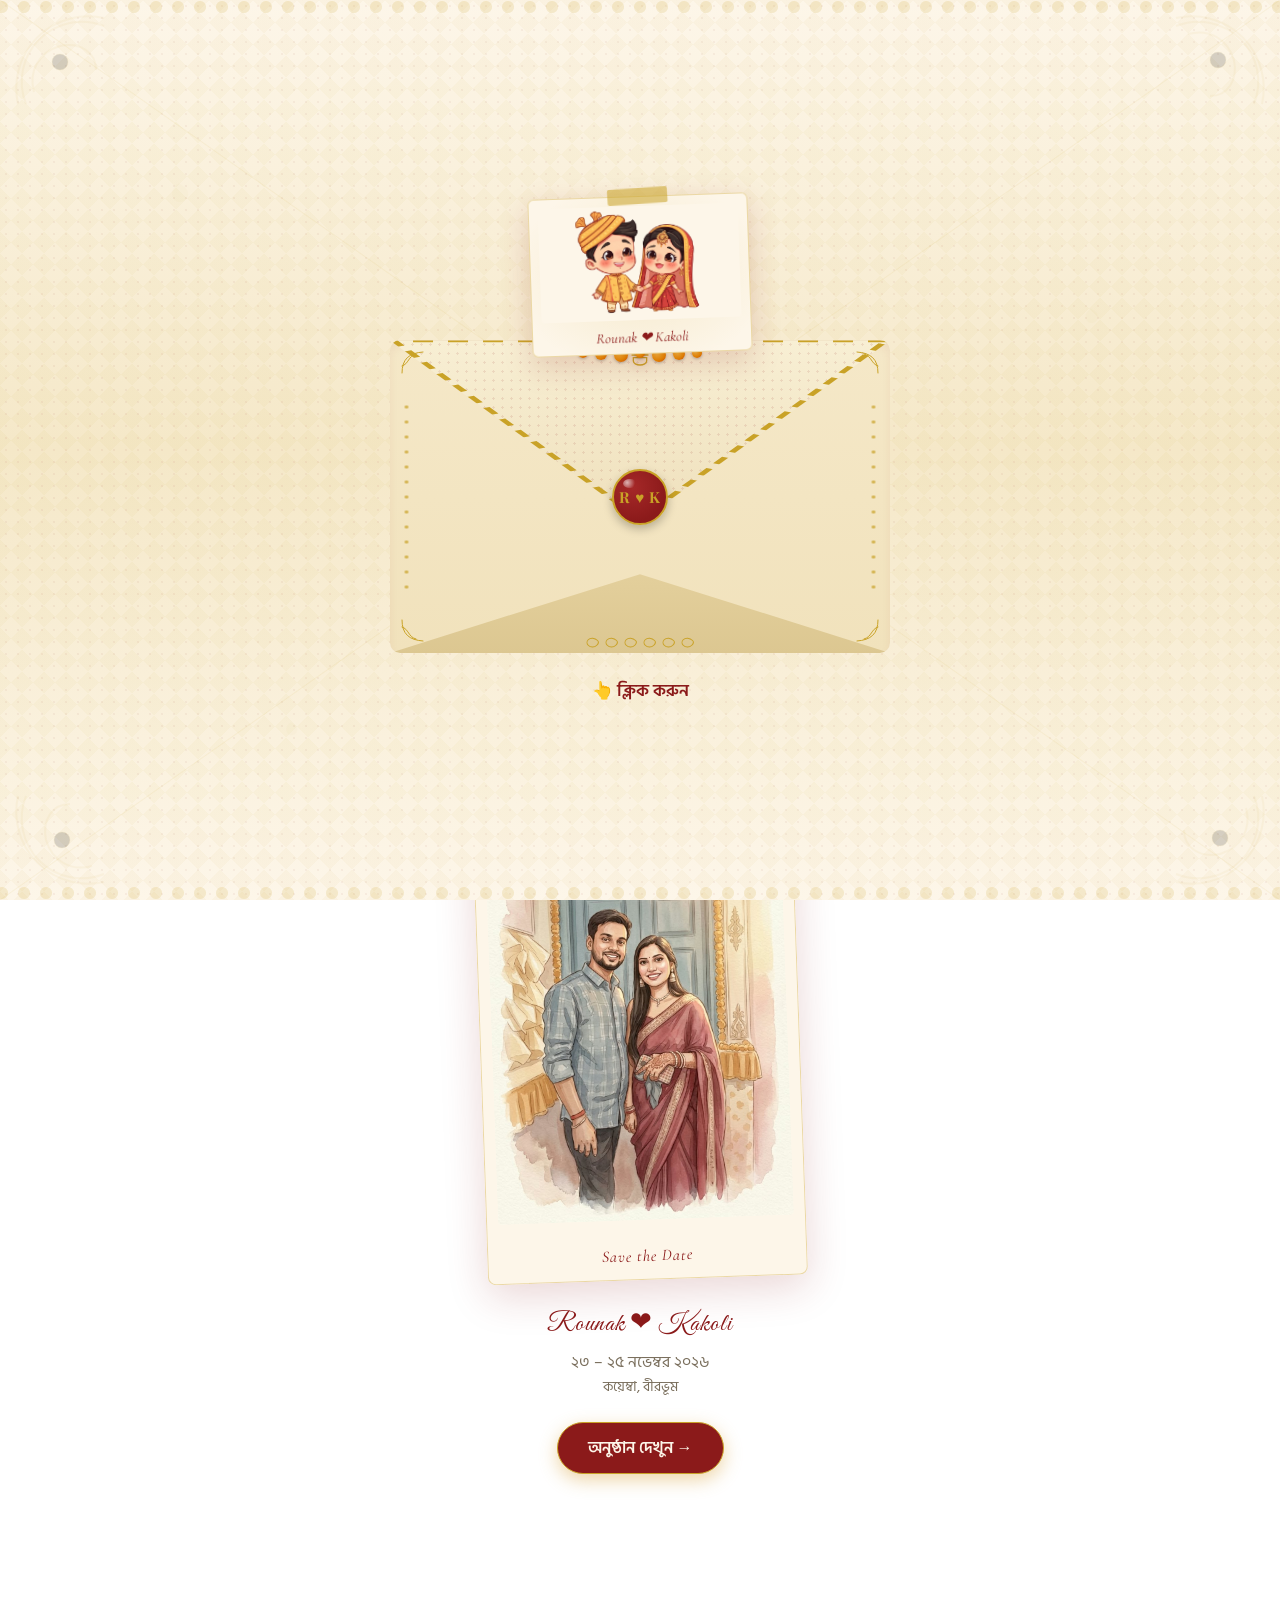
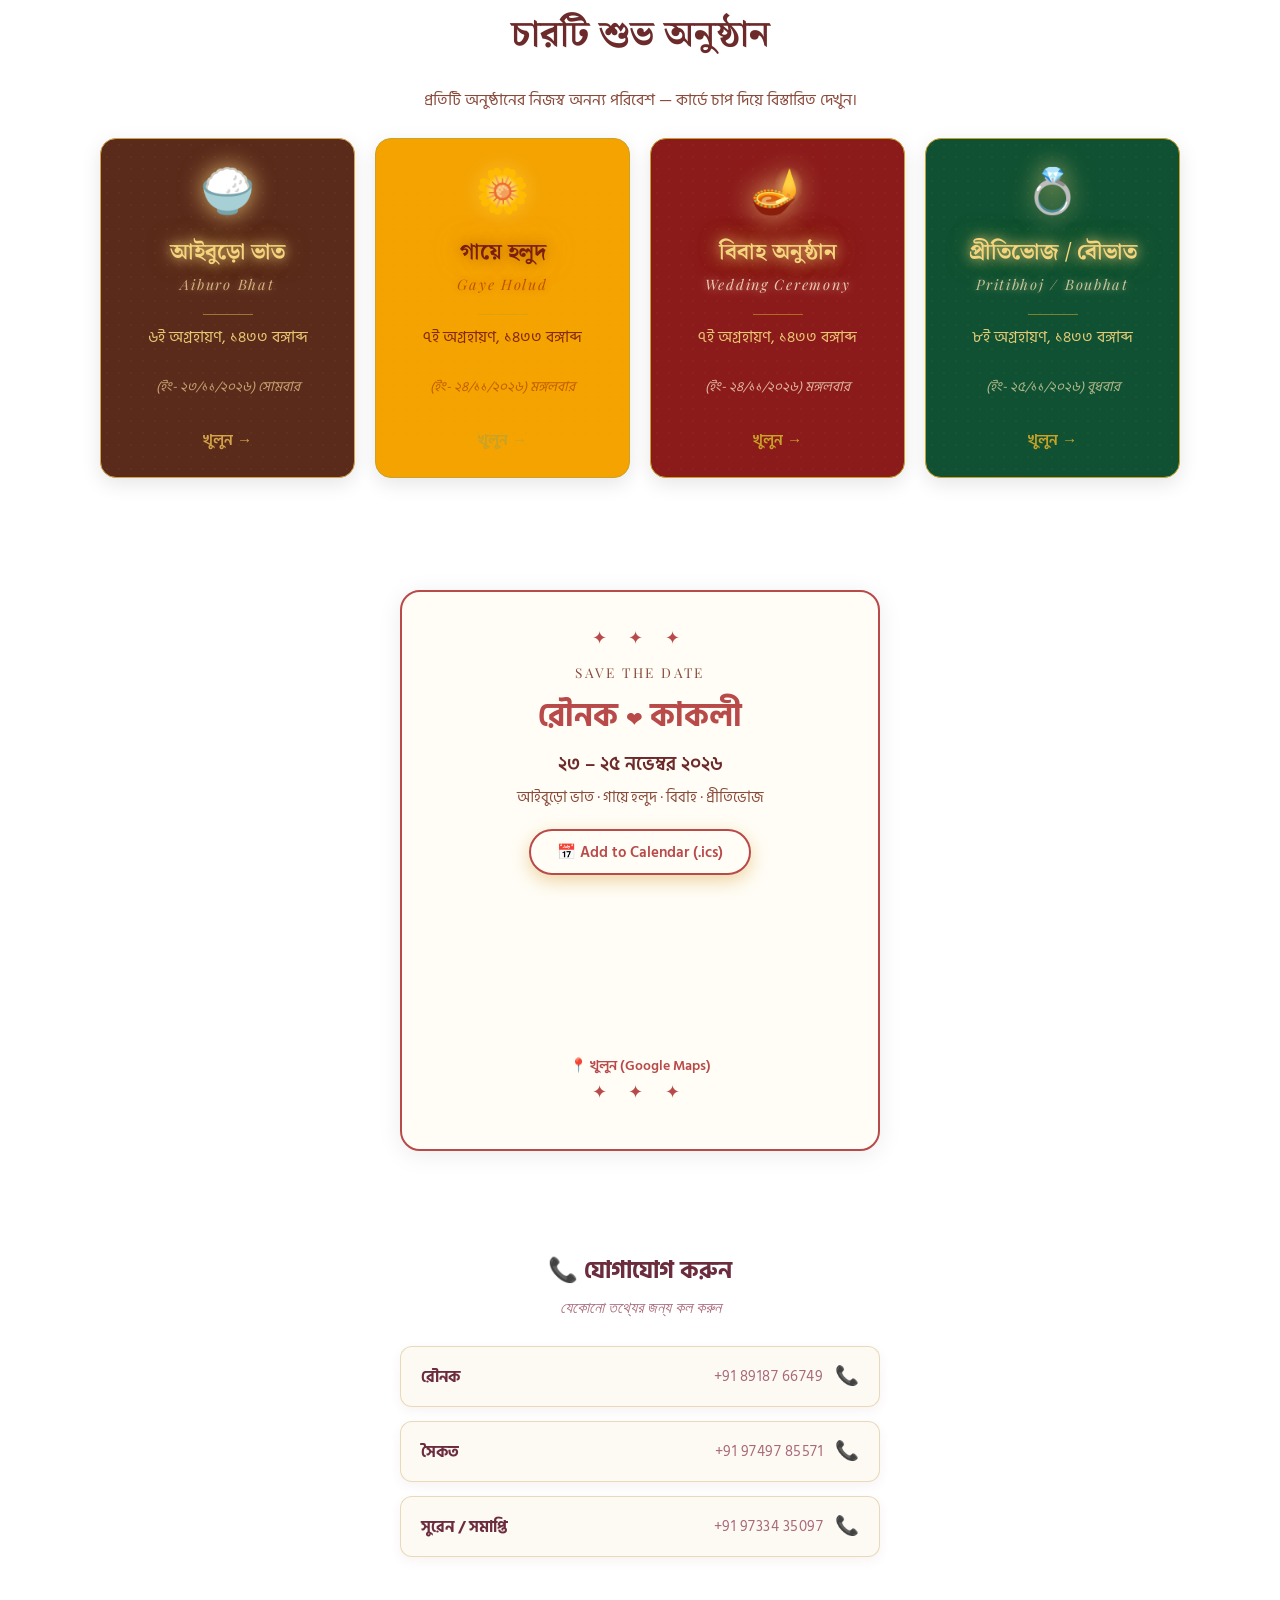
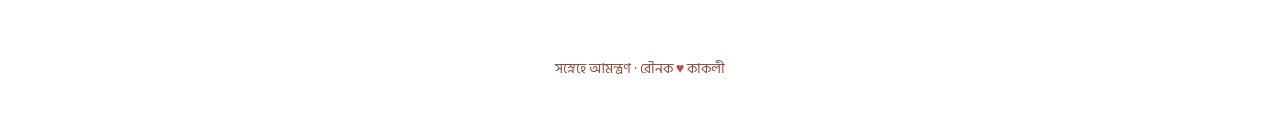
==== index.html @ 2f8ae174 "colmn" ====
<!DOCTYPE html>
<html lang="bn">
<head>
  <meta charset="UTF-8">
  <meta name="viewport" content="width=device-width, initial-scale=1">
  <title>বিয়েয়ের আমন্ত্রণ — Wedding Invitation</title>
  <link rel="preconnect" href="https://fonts.googleapis.com">
  <link rel="preconnect" href="https://fonts.gstatic.com" crossorigin>
  <link href="https://fonts.googleapis.com/css2?family=Cormorant+Garamond:ital,wght@0,400;0,500;0,600;1,400;1,500;1,600&family=Great+Vibes&family=Hind+Siliguri:wght@300;400;500;600;700&family=Noto+Serif+Bengali:wght@400;600;700;900&family=Noto+Serif+Devanagari:wght@400;600;700&family=Noto+Sans+Devanagari:wght@400;700&family=Playfair+Display:wght@500;700&display=swap" rel="stylesheet">
  <link rel="stylesheet" href="style.css">
  <link rel="stylesheet" href="themes.css">
  <link rel="preload" as="audio" type="audio/mpeg" href="images/shehnai.mp3">
  <link rel="preload" as="video" type="video/mp4" href="images/couple-animation.mp4">

  <!-- ═════════════ SPA MODEL ═════════════
       This is a SINGLE-PAGE app. All five "pages" live in this one
       file as <section class="view"> blocks, and only ONE is visible
       at a time — script.js switches them by URL hash
       (#aiburo-bhat, #gaye-holud, #biye, #bojhat, #home).

       Because nothing in the browser reloads when you switch, the one
       <audio> below keeps playing non-stop — mobile browsers never get
       a second chance to block autoplay after the first envelope click.
       ═════════════════════════════════════ -->
</head>
<body data-theme="home">

  <!-- ── the ONE audio element for the whole app ──
       loop + preload=auto + playsinline   → seamless, buffered, mobile-safe.
       It is never removed or recreated; we only mute/unmute it. -->
  <audio id="bgMusic"
         src="images/shehnai.mp3"
         loop
         preload="auto"
         muted
         playsinline
         webkit-playsinline></audio>

  <!-- ── music toggle (always visible, top-right) ── -->
  <button class="music-toggle js-music" aria-label="মিউজিক">🔊</button>

  <!-- ═══════════════════════ VIEW: LANDING ═══════════════════════ -->
  <section id="home" class="view active" data-theme="home">

    <!-- ═════════════ opening envelope (cute Bengali traditional) ═════════════
         The envelope is a real <button> (accessible). A button only allows
         phrasing content, so every visual layer is a <span> or inline <svg>.
         The envelope box is sized with aspect-ratio and every layer is
         absolutely positioned against it — so nothing can collapse or float
         loose. The cartoon couple peeks over the top; hint sits below.
         ══════════════════════════════════════════════════════════════════ -->
    <div class="envelope-overlay">

      <!-- couple video in a Polaroid-style frame — floats above the envelope.
           Bottom edge overlaps the flap (~-20px) so it looks tucked in.
           If the video can't load, the PNG cartoon shows instead. -->
      <div class="video-polaroid" aria-hidden="true">
        <video class="couple-video"
               src="images/couple-animation.mp4"
               autoplay
               loop
               muted
               playsinline
               webkit-playsinline
               preload="auto"
               disablepictureinpicture
               controlslist="nodownload"
               aria-label="Animated wedding couple"></video>
        <img class="couple-fallback" src="images/couple-cartoon.png" alt="" style="display:none">
        <div class="polaroid-label">Rounak ❤ Kakoli</div>
      </div>

      <!-- the envelope (main element) -->
      <button type="button" id="envelope" class="envelope" aria-label="Open invitation">

        <!-- paper body -->
        <span class="env-body"></span>
        <!-- bottom triangular flap -->
        <span class="env-bottom"></span>

        <!-- corner alpona flourishes (swap these SVG paths to change them) -->
        <svg class="env-corner corner-tl" viewBox="0 0 60 60" aria-hidden="true"><g fill="none" stroke="#c9a227" stroke-width="2" stroke-linecap="round"><path d="M8 50 C8 22 22 10 50 8 M8 36 C22 32 20 16 36 12"/></g></svg>
        <svg class="env-corner corner-tr" viewBox="0 0 60 60" aria-hidden="true"><g fill="none" stroke="#c9a227" stroke-width="2" stroke-linecap="round"><path d="M52 50 C52 22 38 10 10 8 M52 36 C38 32 40 16 24 12"/></g></svg>
        <svg class="env-corner corner-bl" viewBox="0 0 60 60" aria-hidden="true"><g fill="none" stroke="#c9a227" stroke-width="2" stroke-linecap="round"><path d="M8 10 C8 38 22 50 50 52 M8 24 C22 28 20 44 36 48"/></g></svg>
        <svg class="env-corner corner-br" viewBox="0 0 60 60" aria-hidden="true"><g fill="none" stroke="#c9a227" stroke-width="2" stroke-linecap="round"><path d="M52 10 C52 38 38 50 10 52 M52 24 C38 28 40 44 24 48"/></g></svg>

        <!-- top-center kalash / mangal-ghat emblem (swap this SVG for an <img>) -->
        <span class="env-kalash" aria-hidden="true">
          <svg viewBox="0 0 48 48" width="32" height="32" fill="none" stroke="#c9a227" stroke-width="2" stroke-linecap="round">
            <path d="M14 22 h20 v5 a10 6 0 0 1 -20 0 z"/><path d="M12 18 h24"/>
            <path d="M19 12 a5 5 0 0 1 10 0 z"/>
            <path d="M18 13 C11 8 7 8 3 9 M30 13 C37 8 41 8 45 9"/>
          </svg>
        </span>

        <!-- vertical rows of small dots along left & right edges -->
        <span class="env-side side-l" aria-hidden="true"></span>
        <span class="env-side side-r" aria-hidden="true"></span>

        <!-- center wax seal (shows while the envelope is closed) -->
        <span class="env-seal"><span class="seal-rk">R ♥ K</span></span>

        <!-- the paper card that slides OUT on open (hidden until then) -->
        <span class="env-letter">
          <span class="env-top-bn">শুভ বিবাহ</span>
          <span class="env-inv">আমন্ত্রণ</span>
          <span class="env-couple">Rounak ♥ Kakoli</span>
        </span>

        <!-- top triangular flap (opens upward) with alpona dashed edges -->
        <span class="env-top">
          <svg class="env-top-deco" viewBox="0 0 100 100" preserveAspectRatio="none" aria-hidden="true">
            <polygon points="0,0 50,100 100,0" fill="none" stroke="#c9a227" stroke-width="2.5" stroke-dasharray="4 3"/>
          </svg>
        </span>

        <!-- marigold ("genda phool") garland just above the top edge -->
        <span class="marigold-row" aria-hidden="true">
          <span class="mg"></span><span class="mg"></span><span class="mg"></span><span class="mg"></span><span class="mg"></span><span class="mg"></span><span class="mg"></span>
        </span>

        <!-- repeating paisley/alpona row along the bottom edge -->
        <span class="env-band" aria-hidden="true">
          <span class="bp"></span><span class="bp"></span><span class="bp"></span><span class="bp"></span><span class="bp"></span><span class="bp"></span>
        </span>
      </button>

      <!-- background: corner alpona motifs + slowly-drifting paisley (non-interactive) -->
      <svg class="bg-corner bc-tl" viewBox="0 0 120 120" aria-hidden="true"><g fill="none" stroke="#c9a227" stroke-width="2" stroke-opacity="0.35"><path d="M26 104 A60 60 0 0 1 104 26"/><path d="M18 104 A72 72 0 0 1 104 18"/><path d="M34 92 C28 70 40 52 60 46 C80 42 96 52 96 70"/></g><circle cx="60" cy="62" r="8" stroke="#c9a227" stroke-opacity="0.35"/></svg>
      <svg class="bg-corner bc-tr" viewBox="0 0 120 120" aria-hidden="true"><g fill="none" stroke="#c9a227" stroke-width="2" stroke-opacity="0.35"><path d="M26 104 A60 60 0 0 1 104 26"/><path d="M18 104 A72 72 0 0 1 104 18"/><path d="M34 92 C28 70 40 52 60 46 C80 42 96 52 96 70"/></g><circle cx="60" cy="62" r="8" stroke="#c9a227" stroke-opacity="0.35"/></svg>
      <svg class="bg-corner bc-bl" viewBox="0 0 120 120" aria-hidden="true"><g fill="none" stroke="#c9a227" stroke-width="2" stroke-opacity="0.35"><path d="M26 104 A60 60 0 0 1 104 26"/><path d="M18 104 A72 72 0 0 1 104 18"/><path d="M34 92 C28 70 40 52 60 46 C80 42 96 52 96 70"/></g><circle cx="60" cy="62" r="8" stroke="#c9a227" stroke-opacity="0.35"/></svg>
      <svg class="bg-corner bc-br" viewBox="0 0 120 120" aria-hidden="true"><g fill="none" stroke="#c9a227" stroke-width="2" stroke-opacity="0.35"><path d="M26 104 A60 60 0 0 1 104 26"/><path d="M18 104 A72 72 0 0 1 104 18"/><path d="M34 92 C28 70 40 52 60 46 C80 42 96 52 96 70"/></g><circle cx="60" cy="62" r="8" stroke="#c9a227" stroke-opacity="0.35"/></svg>

      <svg class="bg-paisley p1" viewBox="0 0 24 24" aria-hidden="true"><path d="M12 3 C6 7 4 12 7 17 C10 22 16 21 19 17 C22 13 20 8 15 5 Z" fill="#c9a227" fill-opacity="0.2"/></svg>
      <svg class="bg-paisley p2" viewBox="0 0 24 24" aria-hidden="true"><path d="M12 3 C6 7 4 12 7 17 C10 22 16 21 19 17 C22 13 20 8 15 5 Z" fill="#c9a227" fill-opacity="0.2"/></svg>
      <svg class="bg-paisley p3" viewBox="0 0 24 24" aria-hidden="true"><path d="M12 3 C6 7 4 12 7 17 C10 22 16 21 19 17 C22 13 20 8 15 5 Z" fill="#c9a227" fill-opacity="0.2"/></svg>

      <!-- tap hint below the envelope -->
      <span class="env-hint">👆 ক্লিক করুন</span>
    </div>

    <!-- hero -->
    <header class="hero home-hero">
      <div class="hero-deco">─── ❁ ───</div>
      <div class="hero-bless">॥ শ্রী শ্রী প্রজাপতয়ে নমঃ ॥</div>
      <h1 class="hero-names">
        <span class="js-groom-h">বর</span>
        <span class="heartbeat">❤</span>
        <span class="js-bride-h">কনে</span>
      </h1>
      <div class="hero-poem">দুইটা হৃদয়, একটাই পথ —<br>ভালোবাসার আলোয় শুরু হচ্ছে নতুন অধ্যায়।</div>
      <div class="hero-invite">পরম শ্রদ্ধা আর ভালোবাসায়,<br>আমরা আপনাকে আমন্ত্রণ জানাচ্ছি<br>আমাদের জীবনের সবচেয়ে সুন্দর দিনটির সাক্ষী হতে।</div>
      <div class="hero-deco">─── ❁ ───</div>
      <a class="btn hero-cta" href="#events">অনুষ্ঠানসমূহ দেখুন</a>
    </header>

    <div class="floating-deco" aria-hidden="true"></div>

    <!-- ═════════════ SAVE THE DATE — couple photo ═════════════
         Below the envelope, above the 4 event cards. The floating /
         entrance animations live on .photo-wrap so the frame's own
         rotate + hover-straighten stay conflict-free. -->
    <section class="save-the-date" aria-label="Save the Date">
      <h2>আমাদের শুভ দিন</h2>
      <div class="photo-wrap">
        <div class="photo-frame">
          <img src="images/couple-photo.jpg" alt="Rounak and Kakoli" width="896" height="1200">
          <div class="photo-caption">Save the Date</div>
        </div>
      </div>
      <div class="couple-names">Rounak ❤ Kakoli</div>
      <div class="wedding-date">
        <div>২৩ – ২৫ নভেম্বর ২০২৬</div>
        <div class="wd-place">কয়েম্বা, বীরভূম</div>
      </div>
      <a class="btn sd-cta" href="#events">অনুষ্ঠান দেখুন →</a>
    </section>

    <!-- the 4 event cards → switch views by hash -->
    <main>
      <section class="section" id="events">
        <h2>চারটি শুভ অনুষ্ঠান</h2>
        <p class="sub-note">প্রতিটি অনুষ্ঠানের নিজস্ব অনন্য পরিবেশ — কার্ডে চাপ দিয়ে বিস্তারিত দেখুন।</p>
        <div class="event-grid">

          <a data-card="aiburoBhat" href="#aiburo-bhat" class="event-card ec-aiburo">
            <span class="ec-icon">🍚</span>
            <span class="ec-bn">আইবুড়ো ভাত</span>
            <span class="ec-en">Aiburo Bhat</span>
            <span class="ec-divider"></span>
            <span class="ec-date">—</span>
            <span class="ec-date-en">—</span>
            <span class="ec-go">খুলুন →</span>
          </a>

          <a data-card="gayeHolud" href="#gaye-holud" class="event-card ec-holud">
            <span class="ec-icon">🌼</span>
            <span class="ec-bn">গায়ে হলুদ</span>
            <span class="ec-en">Gaye Holud</span>
            <span class="ec-divider"></span>
            <span class="ec-date">—</span>
            <span class="ec-date-en">—</span>
            <span class="ec-go">খুলুন →</span>
          </a>

          <a data-card="biye" href="#biye" class="event-card ec-biye">
            <span class="ec-icon">🪔</span>
            <span class="ec-bn">বিবাহ অনুষ্ঠান</span>
            <span class="ec-en">Wedding Ceremony</span>
            <span class="ec-divider"></span>
            <span class="ec-date">—</span>
            <span class="ec-date-en">—</span>
            <span class="ec-go">খুলুন →</span>
          </a>

          <a data-card="bojhat" href="#bojhat" class="event-card ec-bojhat">
            <span class="ec-icon">💍</span>
            <span class="ec-bn">প্রীতিভোজ / বৌভাত</span>
            <span class="ec-en">Pritibhoj / Boubhat</span>
            <span class="ec-divider"></span>
            <span class="ec-date">—</span>
            <span class="ec-date-en">—</span>
            <span class="ec-go">খুলুন →</span>
          </a>

        </div>
      </section>
    </main>

    <!-- ═════════════ SAVE THE DATE ═════════════ -->
    <section class="section save-date-section reveal">
      <div class="save-date-card">
        <div class="sd-orn">✦ ✦ ✦</div>
        <div class="sd-kicker">Save the Date</div>
        <div class="sd-names"><span class="js-sd-groom">—</span> <span class="heart">❤</span> <span class="js-sd-bride">—</span></div>
        <div class="sd-dates">২৩ – ২৫ নভেম্বর ২০২৬</div>
        <div class="sd-events">আইবুড়ো ভাত · গায়ে হলুদ · বিবাহ · প্রীতিভোজ</div>
        <button class="btn btn-cal js-add-calendar">📅 Add to Calendar (.ics)</button>
        <a class="sd-map" href="https://maps.app.goo.gl/9DEkysSqcpTWJm2Q6" target="_blank" rel="noopener">
          <iframe
            src="https://www.google.com/maps?q=24.173839,87.906956&z=14&output=embed"
            width="100%" height="140"
            style="border:0;border-radius:10px;pointer-events:none"
            loading="lazy"
            title="Venue map preview"></iframe>
          <span class="sd-map-hint">📍 খুলুন (Google Maps)</span>
        </a>
        <div class="sd-orn">✦ ✦ ✦</div>
      </div>
    </section>

    <section class="contact-section">
      <h2 class="contact-title">📞 যোগাযোগ করুন</h2>
      <p class="contact-subtitle">যেকোনো তথ্যের জন্য কল করুন</p>
      <div class="contact-list">
        <a href="tel:+918918766749" class="contact-item">
          <span class="contact-name">রৌনক</span>
          <span class="contact-number">+91 89187 66749</span>
          <span class="contact-icon">📞</span>
        </a>
        <a href="tel:+919749785571" class="contact-item">
          <span class="contact-name">সৈকত</span>
          <span class="contact-number">+91 97497 85571</span>
          <span class="contact-icon">📞</span>
        </a>
        <a href="tel:+919733435097" class="contact-item">
          <span class="contact-name">সুরেন / সমাপ্তি</span>
          <span class="contact-number">+91 97334 35097</span>
          <span class="contact-icon">📞</span>
        </a>
      </div>
    </section>

    <footer class="footer">সস্নেহে আমন্ত্রণ · <span class="js-f-groom">বর</span> <span class="heart">♥</span> <span class="js-f-bride">কনে</span></footer>
  </section>

  <!-- ═══════════════════ VIEW: আইবুড়ো ভাত ═══════════════════ -->
  <section id="aiburo-bhat" class="view" data-event="aiburoBhat" data-theme="warm-yellow">

    <a class="btn-back" href="#home">← মূল পাতা</a>
    <div class="floating-deco" aria-hidden="true"></div>

    <header class="hero">
      <div class="theme-icon"><img class="js-icon" src="images/aiburo-icon.png" alt=""></div>
      <div class="hero-kicker">শুভ অনুষ্ঠান</div>
      <h1 class="ev-title js-title-bn">আইবুড়ো ভাত</h1>
      <div class="en js-title-en">AIBURO BHAT</div>
      <div class="hero-line js-line">মিষ্টি মুখের শুভ উদযাপন</div>
      <div class="hero-names">
        <span class="js-groom">বর</span>
        <span class="heartbeat">❤</span>
        <span class="js-bride">কনে</span>
      </div>
      <a class="btn btn-soft hero-cta" href="#details-aiburo-bhat">বিস্তারিত দেখুন</a>
    </header>

    <main>
      <section id="details-aiburo-bhat" class="section">
        <div class="card details-card reveal">
          <div class="detail">
            <span class="label">DATE</span>
            <span class="value js-date">—</span>
            <span class="value sub js-date-en">—</span>
          </div>
          <div class="detail">
            <span class="label">TIME</span>
            <span class="value js-time">—</span>
          </div>
          <div class="detail">
            <span class="label">VENUE</span>
            <span class="value js-venue">—</span>
            <span class="value sub js-venue2">—</span>
          </div>
          <a class="btn js-map" href="#" target="_blank" rel="noopener">📍 Google Maps</a>
        </div>
      </section>

      <section class="section reveal">
        <div class="map-card">
          <iframe
            src="https://www.google.com/maps?q=24.173839,87.906956&z=15&output=embed"
            width="100%" height="300"
            style="border:0;border-radius:12px"
            allowfullscreen
            loading="lazy"
            title="Location map"></iframe>
          <a class="btn btn-map-open js-map-open" href="#" target="_blank" rel="noopener">📍 View on Google Maps</a>
        </div>
      </section>

      <section class="section">
        <h2>শুভ মুহূর্তের গণনা</h2>
        <p class="sub-note js-count-label">অনুষ্ঠান শুরুর বাকি আছে</p>
        <div class="countdown">
          <div class="cd-box"><div class="cd-num js-d">০০</div><div class="cd-lbl">দিন</div></div>
          <div class="cd-box"><div class="cd-num js-h">০০</div><div class="cd-lbl">ঘণ্টা</div></div>
          <div class="cd-box"><div class="cd-num js-m">০০</div><div class="cd-lbl">মিনিট</div></div>
          <div class="cd-box"><div class="cd-num js-s">০০</div><div class="cd-lbl">সেকেন্ড</div></div>
        </div>
      </section>

      <section class="section reveal">
        <h2>আমন্ত্রণ কার্ড</h2>
        <div class="invite-card">
          <div class="ic-orn">✦ ✦ ✦</div>
          <div class="ic-kicker">Wedding Invitation</div>
          <div class="ic-names js-ic-names">বর & কনে</div>
          <div class="ic-event js-ic-event">অনুষ্ঠান</div>
          <div class="ic-line js-ic-line">—</div>
          <div class="ic-block ic-info">
            <div>
              <div class="ic-label">DATE</div>
              <div class="ic-value js-ic-date">—</div>
            </div>
            <div style="margin-top:.5rem">
              <div class="ic-label">TIME</div>
              <div class="ic-value js-ic-time">—</div>
            </div>
            <div style="margin-top:.5rem">
              <div class="ic-label">VENUE</div>
              <div class="ic-value js-ic-venue">—</div>
            </div>
          </div>
          <div class="ic-orn">✦ ✦ ✦</div>
        </div>
        <div style="text-align:center">
          <button class="btn js-download">🖼️ কার্ড ছবি ডাউনলোড</button>
        </div>
        <div class="qr-wrap">
          <a class="js-qr-link"><img class="qr js-qr" alt="QR"></a>
          <div class="qr-note">📍 স্ক্যান করে লোকেশনদেখুন</div>
        </div>
      </section>
    </main>

    <section class="contact-section">
      <h2 class="contact-title">📞 যোগাযোগ করুন</h2>
      <p class="contact-subtitle">যেকোনো তথ্যের জন্য কল করুন</p>
      <div class="contact-list">
        <a href="tel:+918918766749" class="contact-item">
          <span class="contact-name">রৌনক</span>
          <span class="contact-number">+91 89187 66749</span>
          <span class="contact-icon">📞</span>
        </a>
        <a href="tel:+919749785571" class="contact-item">
          <span class="contact-name">সৈকত</span>
          <span class="contact-number">+91 97497 85571</span>
          <span class="contact-icon">📞</span>
        </a>
        <a href="tel:+919733435097" class="contact-item">
          <span class="contact-name">সুরেন / সমাপ্তি</span>
          <span class="contact-number">+91 97334 35097</span>
          <span class="contact-icon">📞</span>
        </a>
      </div>
    </section>

    <footer class="footer">সস্নেহে আমন্ত্রণ · <span class="js-f-groom">বর</span> <span class="heart">♥</span> <span class="js-f-bride">কনে</span></footer>
  </section>

  <!-- ═══════════════════ VIEW: গায়ে হলুদ ═══════════════════ -->
  <section id="gaye-holud" class="view" data-event="gayeHolud" data-theme="marigold">

    <a class="btn-back" href="#home">← মূল পাতা</a>
    <div class="floating-deco" aria-hidden="true"></div>

    <header class="hero">
      <div class="theme-icon"><img class="js-icon" src="images/marigold-icon.png" alt=""></div>
      <div class="hero-kicker">শুভ অনুষ্ঠান</div>
      <h1 class="ev-title js-title-bn">গায়ে হলুদ</h1>
      <div class="en js-title-en">GAYE HOLUD</div>
      <div class="hero-line js-line">হলুদের আভায় সেজেছে ঘর</div>
      <div class="hero-names">
        <span class="js-groom">বর</span>
        <span class="heartbeat">❤</span>
        <span class="js-bride">কনে</span>
      </div>
      <a class="btn btn-soft hero-cta" href="#details-gaye-holud">বিস্তারিত দেখুন</a>
    </header>

    <main>
      <section id="details-gaye-holud" class="section">
        <div class="card details-card reveal">
          <div class="detail">
            <span class="label">DATE</span>
            <span class="value js-date">—</span>
            <span class="value sub js-date-en">—</span>
          </div>
          <div class="detail">
            <span class="label">TIME</span>
            <span class="value js-time">—</span>
          </div>
          <div class="detail">
            <span class="label">VENUE</span>
            <span class="value js-venue">—</span>
            <span class="value sub js-venue2">—</span>
          </div>
          <a class="btn js-map" href="#" target="_blank" rel="noopener">📍 Google Maps</a>
        </div>
      </section>

      <section class="section reveal">
        <div class="map-card">
          <iframe
            src="https://www.google.com/maps?q=24.173839,87.906956&z=15&output=embed"
            width="100%" height="300"
            style="border:0;border-radius:12px"
            allowfullscreen
            loading="lazy"
            title="Location map"></iframe>
          <a class="btn btn-map-open js-map-open" href="#" target="_blank" rel="noopener">📍 View on Google Maps</a>
        </div>
      </section>

      <section class="section">
        <h2>শুভ মুহূর্তের গণনা</h2>
        <p class="sub-note js-count-label">অনুষ্ঠান শুরুর বাকি আছে</p>
        <div class="countdown">
          <div class="cd-box"><div class="cd-num js-d">০০</div><div class="cd-lbl">দিন</div></div>
          <div class="cd-box"><div class="cd-num js-h">০০</div><div class="cd-lbl">ঘণ্টা</div></div>
          <div class="cd-box"><div class="cd-num js-m">০০</div><div class="cd-lbl">মিনিট</div></div>
          <div class="cd-box"><div class="cd-num js-s">০০</div><div class="cd-lbl">সেকেন্ড</div></div>
        </div>
      </section>

      <section class="section reveal">
        <h2>আমন্ত্রণ কার্ড</h2>
        <div class="invite-card">
          <div class="ic-orn">✦ ✦ ✦</div>
          <div class="ic-kicker">Wedding Invitation</div>
          <div class="ic-names js-ic-names">বর & কনে</div>
          <div class="ic-event js-ic-event">অনুষ্ঠান</div>
          <div class="ic-line js-ic-line">—</div>
          <div class="ic-block ic-info">
            <div>
              <div class="ic-label">DATE</div>
              <div class="ic-value js-ic-date">—</div>
            </div>
            <div style="margin-top:.5rem">
              <div class="ic-label">TIME</div>
              <div class="ic-value js-ic-time">—</div>
            </div>
            <div style="margin-top:.5rem">
              <div class="ic-label">VENUE</div>
              <div class="ic-value js-ic-venue">—</div>
            </div>
          </div>
          <div class="ic-orn">✦ ✦ ✦</div>
        </div>
        <div style="text-align:center">
          <button class="btn js-download">🖼️ কার্ড ছবি ডাউনলোড</button>
        </div>
        <div class="qr-wrap">
          <a class="js-qr-link"><img class="qr js-qr" alt="QR"></a>
          <div class="qr-note">📍 স্ক্যান করে লোকেশনদেখুন</div>
        </div>
      </section>
    </main>

    <section class="contact-section">
      <h2 class="contact-title">📞 যোগাযোগ করুন</h2>
      <p class="contact-subtitle">যেকোনো তথ্যের জন্য কল করুন</p>
      <div class="contact-list">
        <a href="tel:+918918766749" class="contact-item">
          <span class="contact-name">রৌনক</span>
          <span class="contact-number">+91 89187 66749</span>
          <span class="contact-icon">📞</span>
        </a>
        <a href="tel:+919749785571" class="contact-item">
          <span class="contact-name">সৈকত</span>
          <span class="contact-number">+91 97497 85571</span>
          <span class="contact-icon">📞</span>
        </a>
        <a href="tel:+919733435097" class="contact-item">
          <span class="contact-name">সুরেন / সমাপ্তি</span>
          <span class="contact-number">+91 97334 35097</span>
          <span class="contact-icon">📞</span>
        </a>
      </div>
    </section>

    <footer class="footer">সস্নেহে আমন্ত্রণ · <span class="js-f-groom">বর</span> <span class="heart">♥</span> <span class="js-f-bride">কনে</span></footer>
  </section>

  <!-- ═══════════════════ VIEW: বিবাহ ═══════════════════ -->
  <section id="biye" class="view" data-event="biye" data-theme="royal-red">

    <a class="btn-back" href="#home">← মূল পাতা</a>
    <div class="floating-deco" aria-hidden="true"></div>

    <header class="hero">
      <div class="theme-icon"><img class="js-icon" src="images/kalash-icon.png" alt=""></div>
      <div class="hero-kicker">শুভ মাঙ্গলিক অনুষ্ঠান</div>
      <h1 class="ev-title js-title-bn">বিবাহ অনুষ্ঠান</h1>
      <div class="en js-title-en">WEDDING CEREMONY</div>
      <div class="hero-line js-line">মাঙ্গলিক শুভ বিবাহ</div>
      <div class="hero-names">
        <span class="js-groom">বর</span>
        <span class="heartbeat">❤</span>
        <span class="js-bride">কনে</span>
      </div>
      <a class="btn btn-soft hero-cta" href="#details-biye">বিস্তারিত দেখুন</a>
    </header>

    <main>
      <section id="details-biye" class="section">
        <div class="card details-card reveal">
          <div class="detail">
            <span class="label">DATE</span>
            <span class="value js-date">—</span>
            <span class="value sub js-date-en">—</span>
          </div>
          <div class="detail">
            <span class="label">TIME</span>
            <span class="value js-time">—</span>
          </div>
          <div class="detail">
            <span class="label">VENUE</span>
            <span class="value js-venue">—</span>
            <span class="value sub js-venue2">—</span>
          </div>
          <a class="btn js-map" href="#" target="_blank" rel="noopener">📍 Google Maps</a>
        </div>
      </section>

      <section class="section reveal">
        <div class="map-card">
          <iframe
            src="https://www.google.com/maps?q=24.173839,87.906956&z=15&output=embed"
            width="100%" height="300"
            style="border:0;border-radius:12px"
            allowfullscreen
            loading="lazy"
            title="Location map"></iframe>
          <a class="btn btn-map-open js-map-open" href="#" target="_blank" rel="noopener">📍 View on Google Maps</a>
        </div>
      </section>

      <section class="section">
        <h2>শুভ মুহূর্তের গণনা</h2>
        <p class="sub-note js-count-label">অনুষ্ঠান শুরুর বাকি আছে</p>
        <div class="countdown">
          <div class="cd-box"><div class="cd-num js-d">০০</div><div class="cd-lbl">দিন</div></div>
          <div class="cd-box"><div class="cd-num js-h">০০</div><div class="cd-lbl">ঘণ্টা</div></div>
          <div class="cd-box"><div class="cd-num js-m">০০</div><div class="cd-lbl">মিনিট</div></div>
          <div class="cd-box"><div class="cd-num js-s">০০</div><div class="cd-lbl">সেকেন্ড</div></div>
        </div>
      </section>

      <section class="section reveal">
        <h2>আমন্ত্রণ কার্ড</h2>
        <div class="invite-card">
          <div class="ic-orn">✦ ✦ ✦</div>
          <div class="ic-kicker">Wedding Invitation</div>
          <div class="ic-names js-ic-names">বর & কনে</div>
          <div class="ic-event js-ic-event">অনুষ্ঠান</div>
          <div class="ic-line js-ic-line">—</div>
          <div class="ic-block ic-info">
            <div>
              <div class="ic-label">DATE</div>
              <div class="ic-value js-ic-date">—</div>
            </div>
            <div style="margin-top:.5rem">
              <div class="ic-label">TIME</div>
              <div class="ic-value js-ic-time">—</div>
            </div>
            <div style="margin-top:.5rem">
              <div class="ic-label">VENUE</div>
              <div class="ic-value js-ic-venue">—</div>
            </div>
          </div>
          <div class="ic-orn">✦ ✦ ✦</div>
        </div>
        <div style="text-align:center">
          <button class="btn js-download">🖼️ কার্ড ছবি ডাউনলোড</button>
        </div>
        <div class="qr-wrap">
          <a class="js-qr-link"><img class="qr js-qr" alt="QR"></a>
          <div class="qr-note">📍 স্ক্যান করে লোকেশনদেখুন</div>
        </div>
      </section>
    </main>

    <section class="contact-section">
      <h2 class="contact-title">📞 যোগাযোগ করুন</h2>
      <p class="contact-subtitle">যেকোনো তথ্যের জন্য কল করুন</p>
      <div class="contact-list">
        <a href="tel:+918918766749" class="contact-item">
          <span class="contact-name">রৌনক</span>
          <span class="contact-number">+91 89187 66749</span>
          <span class="contact-icon">📞</span>
        </a>
        <a href="tel:+919749785571" class="contact-item">
          <span class="contact-name">সৈকত</span>
          <span class="contact-number">+91 97497 85571</span>
          <span class="contact-icon">📞</span>
        </a>
        <a href="tel:+919733435097" class="contact-item">
          <span class="contact-name">সুরেন / সমাপ্তি</span>
          <span class="contact-number">+91 97334 35097</span>
          <span class="contact-icon">📞</span>
        </a>
      </div>
    </section>

    <footer class="footer">সস্নেহে আমন্ত্রণ · <span class="js-f-groom">বর</span> <span class="heart">♥</span> <span class="js-f-bride">কনে</span></footer>
  </section>

  <!-- ═══════════════════ VIEW: বৌভাত / রিসেপশন ═══════════════════ -->
  <section id="bojhat" class="view" data-event="bojhat" data-theme="emerald-gold">

    <a class="btn-back" href="#home">← মূল পাতা</a>
    <div class="floating-deco" aria-hidden="true"></div>

    <header class="hero">
      <div class="theme-icon"><img class="js-icon" src="images/ring-icon.png" alt=""></div>
      <div class="hero-kicker">শুভ অভ্যর্থনা</div>
      <h1 class="ev-title js-title-bn">বৌভাত / রিসেপশন</h1>
      <div class="en js-title-en">BOUBHAT · RECEPTION</div>
      <div class="hero-line js-line">মধুর সম্মানে সাদর অভ্যর্থনা</div>
      <div class="hero-names">
        <span class="js-groom">বর</span>
        <span class="heartbeat">❤</span>
        <span class="js-bride">কনে</span>
      </div>
      <a class="btn btn-soft hero-cta" href="#details-bojhat">বিস্তারিত দেখুন</a>
    </header>

    <main>
      <section id="details-bojhat" class="section">
        <div class="card details-card reveal">
          <div class="detail">
            <span class="label">DATE</span>
            <span class="value js-date">—</span>
            <span class="value sub js-date-en">—</span>
          </div>
          <div class="detail">
            <span class="label">TIME</span>
            <span class="value js-time">—</span>
          </div>
          <div class="detail">
            <span class="label">VENUE</span>
            <span class="value js-venue">—</span>
            <span class="value sub js-venue2">—</span>
          </div>
          <a class="btn js-map" href="#" target="_blank" rel="noopener">📍 Google Maps</a>
        </div>
      </section>

      <section class="section reveal">
        <div class="map-card">
          <iframe
            src="https://www.google.com/maps?q=24.173839,87.906956&z=15&output=embed"
            width="100%" height="300"
            style="border:0;border-radius:12px"
            allowfullscreen
            loading="lazy"
            title="Location map"></iframe>
          <a class="btn btn-map-open js-map-open" href="#" target="_blank" rel="noopener">📍 View on Google Maps</a>
        </div>
      </section>

      <section class="section">
        <h2>শুভ মুহূর্তের গণনা</h2>
        <p class="sub-note js-count-label">অনুষ্ঠান শুরুর বাকি আছে</p>
        <div class="countdown">
          <div class="cd-box"><div class="cd-num js-d">০০</div><div class="cd-lbl">দিন</div></div>
          <div class="cd-box"><div class="cd-num js-h">০০</div><div class="cd-lbl">ঘণ্টা</div></div>
          <div class="cd-box"><div class="cd-num js-m">০০</div><div class="cd-lbl">মিনিট</div></div>
          <div class="cd-box"><div class="cd-num js-s">০০</div><div class="cd-lbl">সেকেন্ড</div></div>
        </div>
      </section>

      <section class="section reveal">
        <h2>আমন্ত্রণ কার্ড</h2>
        <div class="invite-card">
          <div class="ic-orn">✦ ✦ ✦</div>
          <div class="ic-kicker">Wedding Invitation</div>
          <div class="ic-names js-ic-names">বর & কনে</div>
          <div class="ic-event js-ic-event">অনুষ্ঠান</div>
          <div class="ic-line js-ic-line">—</div>
          <div class="ic-block ic-info">
            <div>
              <div class="ic-label">DATE</div>
              <div class="ic-value js-ic-date">—</div>
            </div>
            <div style="margin-top:.5rem">
              <div class="ic-label">TIME</div>
              <div class="ic-value js-ic-time">—</div>
            </div>
            <div style="margin-top:.5rem">
              <div class="ic-label">VENUE</div>
              <div class="ic-value js-ic-venue">—</div>
            </div>
          </div>
          <div class="ic-orn">✦ ✦ ✦</div>
        </div>
        <div style="text-align:center">
          <button class="btn js-download">🖼️ কার্ড ছবি ডাউনলোড</button>
        </div>
        <div class="qr-wrap">
          <a class="js-qr-link"><img class="qr js-qr" alt="QR"></a>
          <div class="qr-note">📍 স্ক্যান করে লোকেশনদেখুন</div>
        </div>
      </section>
    </main>

    <section class="contact-section">
      <h2 class="contact-title">📞 যোগাযোগ করুন</h2>
      <p class="contact-subtitle">যেকোনো তথ্যের জন্য কল করুন</p>
      <div class="contact-list">
        <a href="tel:+918918766749" class="contact-item">
          <span class="contact-name">রৌনক</span>
          <span class="contact-number">+91 89187 66749</span>
          <span class="contact-icon">📞</span>
        </a>
        <a href="tel:+919749785571" class="contact-item">
          <span class="contact-name">সৈকত</span>
          <span class="contact-number">+91 97497 85571</span>
          <span class="contact-icon">📞</span>
        </a>
        <a href="tel:+919733435097" class="contact-item">
          <span class="contact-name">সুরেন / সমাপ্তি</span>
          <span class="contact-number">+91 97334 35097</span>
          <span class="contact-icon">📞</span>
        </a>
      </div>
    </section>

    <footer class="footer">সস্নেহে আমন্ত্রণ · <span class="js-f-groom">বর</span> <span class="heart">♥</span> <span class="js-f-bride">কনে</span></footer>
  </section>

  <!-- ── shared lightbox (one for the whole app) ── -->
  <div class="lightbox">
    <button class="lb-close" aria-label="বন্ধ">✕</button>
    <button class="lb-nav lb-prev" aria-label="আগে">‹</button>
    <img class="lb-img" alt="">
    <button class="lb-nav lb-next" aria-label="পরে">›</button>
  </div>

  <script src="config.js"></script>
  <script src="script.js"></script>
</body>
</html>
---- style.css ----
/* ============================================================
   style.css  —  Shared base styles, layout & animations.
   Colors come from themes.css (CSS variables); data comes
   from config.js (filled by script.js).
   ============================================================ */

/* ---------- Reset & base ---------- */
* { margin: 0; padding: 0; box-sizing: border-box; }
html { scroll-behavior: smooth; }

body {
  font-family: var(--font-bn);
  color: var(--ink, #333);
  background: linear-gradient(160deg, var(--bg, #fff), var(--bg2, #eee));
  background-attachment: fixed;
  min-height: 100vh;
  overflow-x: hidden;
  position: relative;
  transition: opacity .45s ease;
}
body.page-leaving { opacity: 0; }

/* ============================================================
   SPA VIEWS — single-page app section switching.
   Every "page" is a <section class="view">; only the one with
   .active is shown, faded in over 0.4 s. Switching never reloads
   the page, so the single <audio> keeps playing.
   ============================================================ */
.view { display: none; }
.view.active {
  display: block;
  animation: viewIn .4s ease;
}
@keyframes viewIn {
  from { opacity: 0; transform: translateY(14px); }
  to   { opacity: 1; transform: none; }
}

img { max-width: 100%; display: block; }
a { text-decoration: none; color: inherit; }

/* Formal double-border frame shown only on the royal-red theme */
body[data-theme="royal-red"]::before {
  content: "";
  position: fixed;
  inset: 12px;
  border: 3px double var(--frame-color);
  border-radius: 10px;
  pointer-events: none;
  z-index: 2;
  opacity: .55;
}

/* ---------- Typography helpers ---------- */
.serif { font-family: var(--head-font); }
.en { font-family: var(--font-en); letter-spacing: .18em; text-transform: uppercase; }

/* ============================================================
   FLOATING DECORATIONS (petals / bokeh / sparkles)
   The container is fixed behind everything; script.js fills it.
   ============================================================ */
.floating-deco {
  position: fixed;
  inset: 0;
  pointer-events: none;
  z-index: 0;
  overflow: hidden;
}
/* individual falling items */
.deco-item {
  position: absolute;
  top: -12vh;
  will-change: transform, opacity;
  animation-name: floatDown;
  animation-timing-function: linear;
  animation-iteration-count: infinite;
}
/* round bokeh dots (emerald-gold etc.) stay & pulse instead of falling */
.deco-item.bokeh { animation-name: bokehDrift; }

/* ============================================================
   BUTTONS  (with ripple + hover glow)
   ============================================================ */
.btn {
  position: relative;
  overflow: hidden;
  display: inline-flex;
  align-items: center;
  justify-content: center;
  gap: .5rem;
  padding: .85rem 1.6rem;
  border: none;
  border-radius: 999px;
  font-family: var(--font-bn);
  font-size: 1.05rem;
  font-weight: 600;
  cursor: pointer;
  color: var(--cta-text, #fff);
  background: var(--cta-bg, var(--accent, #888));
  box-shadow: 0 6px 18px var(--glow);
  transition: transform .25s ease, box-shadow .25s ease;
}
.btn:hover { transform: translateY(-3px); box-shadow: 0 12px 26px var(--glow); }
.btn:active { transform: translateY(0) scale(.98); }

.btn-soft {
  background: transparent;
  color: var(--ink);
  border: 2px solid var(--accent);
  box-shadow: none;
}
.btn-soft:hover { background: var(--glow); box-shadow: none; }

/* ripple splash that JS injects on click */
.ripple {
  position: absolute;
  border-radius: 50%;
  background: rgba(255, 255, 255, .55);
  transform: scale(0);
  animation: ripple .6s ease-out forwards;
  pointer-events: none;
}

/* ============================================================
   HERO  (top of every event page + home)
   ============================================================ */
.hero {
  position: relative;
  min-height: 92vh;
  display: flex;
  flex-direction: column;
  align-items: center;
  justify-content: center;
  text-align: center;
  padding: 7rem 1.25rem 4rem;
  background:
    radial-gradient(circle at 20% 20%, var(--glow), transparent 42%),
    radial-gradient(circle at 80% 70%, var(--glow), transparent 40%),
    linear-gradient(160deg, var(--hero-1), var(--hero-2));
  z-index: 1;
}
.hero-kicker {
  font-family: var(--font-bn);
  letter-spacing: .3em;
  color: var(--ink-soft);
  text-transform: uppercase;
  font-size: .85rem;
  margin-bottom: .6rem;
}
.hero .en { color: var(--ink-soft); font-size: clamp(1rem, 3vw, 1.4rem); margin-bottom: .5rem; }

.ev-title {
  font-family: var(--head-font);
  font-size: clamp(2.4rem, 8vw, 4.6rem);
  line-height: 1.15;
  font-weight: 900;
  color: var(--ink);
  text-shadow: 0 5px 22px var(--glow);
}
.hero-line { margin-top: .8rem; font-size: clamp(1rem, 2.6vw, 1.4rem); color: var(--ink-soft); }

/* couple names on the hero (with a beating heart) */
.hero-names {
  margin-top: 1.4rem;
  font-family: var(--head-font);
  font-size: clamp(1.4rem, 4.5vw, 2.2rem);
  font-weight: 700;
  display: flex;
  align-items: center;
  gap: .7rem;
  flex-wrap: wrap;
  justify-content: center;
}
.hero-names .heartbeat { color: var(--accent); animation: heartBeat 1.4s ease-in-out infinite; display: inline-block; }

.hero-cta { margin-top: 2.2rem; }

/* the little animated theme icon (bowl / flower / kalash / rings) */
.theme-icon {
  width: 84px;
  height: 84px;
  margin-bottom: 1.2rem;
  display: grid;
  place-items: center;
  font-size: 3rem;
  border-radius: 50%;
  background: var(--card-bg);
  border: 2px dashed var(--border);
  box-shadow: 0 0 0 6px var(--glow);
  animation: floatBob 3.4s ease-in-out infinite;
}
.theme-icon img { width: 54px; height: 54px; object-fit: contain; }
.theme-icon .emoji { width: auto; height: auto; }

/* ============================================================
   EVENT-PAGE HERO GLOW — per-theme, driven by themes.css vars
   (--title-glow / --subtitle-glow / --names-glow / --icon-glow)
   ============================================================ */
.view[data-event] .ev-title {
  text-shadow: var(--title-glow);
  animation: titleGlow 3s ease-in-out infinite;
}
.view[data-event] .hero .en {
  text-shadow: var(--subtitle-glow);
}
/* couple names "বর ❤ কনে" — pulsing glow matched to the theme */
.view[data-event] .hero-names {
  text-shadow: var(--names-glow);
  animation: namesGlow 3s ease-in-out infinite;
}
.view[data-event] .theme-icon {
  filter: var(--icon-glow);
}
/* gentle breathing of the title & names glow (rest → bright) */
@keyframes titleGlow {
  0%, 100% { text-shadow: var(--title-glow); }
  50%      { text-shadow: var(--title-glow-bright); }
}
@keyframes namesGlow {
  0%, 100% { text-shadow: var(--names-glow); }
  50%      { text-shadow: var(--names-glow-bright); }
}
@media (prefers-reduced-motion: reduce) {
  .view[data-event] .ev-title,
  .view[data-event] .hero-names { animation: none; }
  .env-top, .env-letter, .bg-paisley { animation: none !important; }
}

/* ============================================================
   SECTIONS (generic)
   ============================================================ */
.section {
  position: relative;
  max-width: 1120px;
  margin: 0 auto;
  padding: 4.5rem 1.25rem;
  z-index: 1;
}
.section h2 {
  font-family: var(--head-font);
  font-size: clamp(1.6rem, 4.5vw, 2.3rem);
  text-align: center;
  margin-bottom: 1.4rem;
  color: var(--ink);
}
.section .sub-note { text-align: center; color: var(--ink-soft); max-width: 560px; margin: 0 auto 1.6rem; }

/* fade-in on scroll — script.js toggles .in via IntersectionObserver */
.reveal { opacity: 0; transform: translateY(28px); transition: opacity .8s ease, transform .8s ease; }
.reveal.in { opacity: 1; transform: none; }

/* ============================================================
   DETAILS CARD  (date / time / venue)
   ============================================================ */
.card {
  background: var(--card-bg);
  border: 2px solid var(--border);
  border-radius: 16px;
  padding: 2rem 1.6rem;
  box-shadow: 0 18px 40px var(--glow);
  max-width: 560px;
  margin: 0 auto;
}
.details-card { text-align: center; }
.detail { padding: .8rem 0; }
.detail + .detail { border-top: 1px dashed var(--border); }
.detail .label { display: block; font-family: var(--font-en); font-size: .8rem; letter-spacing: .28em; color: var(--ink-soft); margin-bottom: .2rem; }
.detail .value { font-family: var(--head-font); font-size: clamp(1.1rem, 3vw, 1.4rem); font-weight: 700; }
.detail .value.sub { font-size: .95rem; font-weight: 500; color: var(--ink-soft); }
.details-card .btn { margin-top: 1.4rem; }

/* ============================================================
   COUNTDOWN
   ============================================================ */
.countdown {
  display: flex;
  gap: .8rem;
  justify-content: center;
  flex-wrap: wrap;
  margin-top: 1rem;
}
.cd-box {
  background: var(--card-bg);
  border: 2px solid var(--border);
  border-radius: 14px;
  min-width: 82px;
  padding: .9rem .4rem;
  text-align: center;
  box-shadow: 0 10px 22px var(--glow);
}
.cd-num { font-family: var(--font-en); font-weight: 700; font-size: clamp(1.7rem, 5vw, 2.5rem); color: var(--ink); line-height: 1; transition: transform .3s ease; }
.cd-num.bounce { animation: numBounce .5s ease; }
.cd-lbl { font-size: .85rem; color: var(--ink-soft); margin-top: .25rem; letter-spacing: .12em; }

/* ============================================================
   LIGHTBOX
   ============================================================ */
.lightbox {
  position: fixed;
  inset: 0;
  background: rgba(12, 8, 4, .92);
  display: none;
  align-items: center;
  justify-content: center;
  z-index: 200;
  padding: 2rem;
}
.lightbox.open { display: flex; }
.lightbox img { max-width: 92vw; max-height: 84vh; border-radius: 8px; box-shadow: 0 20px 60px rgba(0,0,0,.6); }
.lb-close, .lb-nav {
  position: absolute;
  background: rgba(255,255,255,.15);
  color: #fff; border: none; cursor: pointer;
  border-radius: 50%; font-size: 1.4rem;
  width: 46px; height: 46px;
  display: grid; place-items: center;
  transition: background .2s;
}
.lb-close:hover, .lb-nav:hover { background: rgba(255,255,255,.35); }
.lb-close { top: 1.2rem; right: 1.2rem; }
.lb-prev { left: 1rem; top: 50%; transform: translateY(-50%); }
.lb-next { right: 1rem; top: 50%; transform: translateY(-50%); }

/* ============================================================
   INVITE CARD  (this is what gets downloaded as an image)
   ============================================================ */
.invite-card-section .section-inner { text-align: center; }
.invite-card {
  max-width: 460px;
  margin: 0 auto 1.6rem;
  background: var(--card-bg);
  border: 2px solid var(--border);
  border-radius: 18px;
  padding: 2.4rem 1.8rem;
  text-align: center;
  box-shadow: 0 20px 48px var(--glow);
  position: relative;
}
.invite-card .ic-orn { color: var(--accent); font-size: 1.2rem; letter-spacing: .4em; }
.invite-card .ic-kicker { font-family: var(--font-en); font-size: .78rem; letter-spacing: .3em; color: var(--ink-soft); margin: .6rem 0; }
.invite-card .ic-names {
  font-family: var(--head-font);
  font-size: clamp(1.7rem, 6vw, 2.4rem);
  font-weight: 900;
  color: var(--ink);
  margin: .4rem 0;
}
.invite-card .ic-names .amp { color: var(--accent); font-family: var(--font-en); }
.invite-card .ic-event { font-family: var(--head-font); font-size: clamp(1.2rem, 4vw, 1.6rem); font-weight: 700; color: var(--accent); margin: .4rem 0; }
.invite-card .ic-line { color: var(--ink-soft); margin-bottom: 1rem; }
.invite-card .ic-block { margin: 1.1rem 0; padding-top: 1rem; border-top: 1px dashed var(--border); }
.invite-card .ic-label { font-family: var(--font-en); letter-spacing: .24em; font-size: .72rem; color: var(--ink-soft); }
.invite-card .ic-value { font-weight: 700; font-size: 1.06rem; margin-top: .15rem; }
.invite-card .ic-info { line-height: 1.6; }

/* QR block */
.qr-wrap { text-align: center; margin-top: 1.6rem; }
.qr-wrap .qr {
  width: 150px; height: 150px;
  margin: 0 auto 1rem;
  border-radius: 12px;
  background: #fff; padding: 8px;
  box-shadow: 0 10px 26px var(--glow);
}
.qr-note { color: var(--ink-soft); font-size: .9rem; }

/* ============================================================
   HOME PAGE
   ============================================================ */
.home-hero {
  min-height: 78vh;
  max-width: 700px;
  width: 92vw;
  margin: 0 auto;
  padding: 6rem 1.25rem 4rem;
  display: flex;
  flex-direction: column;
  align-items: center;
  text-align: center;
  /* light warm gradient + subtle tant weave + alpona dot overlay */
  background:
    linear-gradient(45deg,  rgba(201,162,39,.045) 25%, transparent 25%, transparent 75%, rgba(201,162,39,.045) 75%) 0 0 / 24px 24px,
    linear-gradient(-45deg, rgba(201,162,39,.045) 25%, transparent 25%, transparent 75%, rgba(201,162,39,.045) 75%) 0 0 / 24px 24px,
    radial-gradient(circle, rgba(139,26,26,.05) 1.2px, transparent 1.4px) 0 0 / 26px 26px,
    linear-gradient(180deg, #fdf6e9 0%, #f5e8c8 50%, #fdf6e9 100%);
  border: none;
  box-shadow: none;
}

/* ── decorative divider (─── ❁ ───) ── */
.home-hero .hero-deco {
  color: #c9a227;
  font-size: 1rem;
  letter-spacing: 4px;
  width: 220px;
  line-height: 1;
  opacity: 0.85;
}
/*间距: divider#1 → ॥ (18px), poetic2 → divider#2 (24px), divider#2 → button (28px) */
.home-hero .hero-deco:first-child { margin-bottom: 18px; }
.home-hero .hero-deco:last-of-type { margin-top: 24px; margin-bottom: 28px; }

/* ── ॥ blessing line ── */
.home-hero .hero-bless {
  font-family: 'Noto Serif Devanagari','Noto Sans Devanagari', var(--font-bn), serif;
  font-size: 1rem;
  letter-spacing: 3px;
  color: #c9a227;
  opacity: 0.9;
  line-height: 1.6;
}

/* ── couple names ── */
.home-hero .hero-names {
  margin-top: 18px;
  font-size: clamp(2rem, 5.5vw, 3.2rem);
  font-weight: 700;
  color: #8b1a1a;                 /* deep maroon */
  text-shadow: 0 0 8px rgba(201,162,39,0.35); /* subtle gold halo */
  flex-wrap: nowrap;
  align-items: center;
  gap: 0.5rem;
}
.home-hero .hero-names .heartbeat {
  color: #e94b6b;                 /* romantic red */
  font-size: 1em;                 /* same size as names */
  text-shadow: 0 0 12px rgba(233,75,107,0.5); /* soft pink glow */
  vertical-align: middle;
}

/* ── poetic lines ── */
.home-hero .hero-poem {
  margin-top: 24px;
  font-size: 1.05rem;
  color: #6b1f1f;                 /* medium maroon — readable */
  font-style: italic;
  line-height: 1.8;
}
.home-hero .hero-invite {
  margin-top: 16px;
  font-size: 1rem;
  color: #6b1f1f;
  line-height: 1.8;
  max-width: 620px;
}

/* ── button ── */
.home-hero .hero-cta {
  margin-top: 28px;
  padding: 14px 32px;
  font-size: 1rem;
  background: #8b1a1a;
  color: #fdf6e9;
  border: 1px solid #c9a227;
  border-radius: 30px;
  transition: background .3s, color .3s;
}
.home-hero .hero-cta:hover {
  background: #c9a227;
  color: #8b1a1a;
}

/* ── entrance fade-slide, staggered ── */
.home-hero > * {
  animation: fadeSlideIn .7s ease-out both;
}
.home-hero > *:nth-child(1) { animation-delay: 0s;   } /* divider#1 */
.home-hero > *:nth-child(2) { animation-delay: .2s;  } /* ॥ */
.home-hero > *:nth-child(3) { animation-delay: .4s;  } /* names */
.home-hero > *:nth-child(4) { animation-delay: .6s;  } /* poetic line 1 */
.home-hero > *:nth-child(5) { animation-delay: .8s;  } /* poetic line 2 */
.home-hero > *:nth-child(6) { animation-delay: 1.0s; } /* divider#2 */
.home-hero > *:nth-child(7) { animation-delay: 1.2s; } /* button */
@keyframes fadeSlideIn {
  from { opacity: 0; transform: translateY(12px); }
  to   { opacity: 1; transform: translateY(0); }
}
@media (prefers-reduced-motion: reduce) {
  .home-hero > * { animation: none; opacity: 1; }
}

/* ── mobile ── */
@media (max-width: 600px) {
  .home-hero {
    width: 92vw;
    padding: 5rem 1rem 3rem;
    min-height: 72vh;
  }
  .home-hero .hero-names { font-size: 2rem; gap: .35rem; }
  .home-hero .hero-poem  { font-size: .95rem; }
  .home-hero .hero-invite { font-size: .95rem; }
  .home-hero .hero-cta   { padding: 12px 26px; }
}

/* ── EVENT CARDS — matching set, only colours differ ────────── */
/* Colours are driven by config.js → cardThemes, applied as
   inline custom properties by script.js.  Swap colours there. */
.event-grid {
  display: grid;
  grid-template-columns: repeat(4, 1fr);
  gap: 20px;
  margin-top: 1rem;
  align-items: stretch;
}
.event-card {
  --ev-bg:       #fdf1d6;
  --ev-title:    #6b1f1f;
  --ev-subtitle: #a05a2c;
  --ev-accent:   #c9a227;
  --ev-title-glow:    none;   /* per-theme text-shadow for the title */
  --ev-subtitle-glow: none;   /* per-theme text-shadow for the subtitle */
  --ev-icon-glow:     none;   /* per-theme drop-shadow for the icon */
  position: relative;
  display: flex;
  flex-direction: column;
  min-height: 340px;
  padding: 24px 20px;
  border-radius: 16px;
  border: 1px solid var(--ev-accent);
  background: var(--ev-bg);
  color: var(--ev-title);
  text-align: center;
  text-decoration: none;
  box-shadow: 0 6px 20px rgba(0,0,0,.10);
  overflow: hidden;
  transition: transform .3s ease, box-shadow .3s ease;
}
/* subtle gold-dot pattern overlay — gives all 4 cards a matching texture */
.event-card::before {
  content: "";
  position: absolute;
  inset: 0;
  border-radius: inherit;
  background-image: radial-gradient(circle, var(--ev-accent) 1px, transparent 1px);
  background-size: 12px 12px;
  opacity: 0.06;
  pointer-events: none;
}
.event-card:hover {
  transform: translateY(-6px);
  box-shadow: 0 12px 30px rgba(0,0,0,.18);
}

/* ── guaranteed theme fallbacks (script.js overrides these from
   config.js → cardThemes, which is the single source of truth) ── */
.ec-aiburo {
  --ev-bg:#5a2a1a; --ev-title:#f4d47c; --ev-subtitle:#e8c98f; --ev-accent:#d4a44a;
  --ev-title-glow: 0 0 12px rgba(244,212,124,0.9), 0 0 24px rgba(244,212,124,0.5);
  --ev-subtitle-glow: 0 0 8px rgba(232,201,143,0.6);
  --ev-icon-glow: drop-shadow(0 0 12px rgba(244,212,124,0.85));
}
.ec-holud {
  --ev-bg:#f4a300; --ev-title:#7a1f0f; --ev-subtitle:#b34700; --ev-accent:#c9a227;
  --ev-title-glow: 0 0 14px rgba(122,31,15,0.45), 0 0 28px rgba(255,200,60,0.6);
  --ev-subtitle-glow: 0 0 8px rgba(179,71,0,0.4);
  --ev-icon-glow: drop-shadow(0 0 12px rgba(255,200,60,0.7));
}
.ec-biye {
  --ev-bg:#8b1a1a; --ev-title:#f4d47c; --ev-subtitle:#fde8c8; --ev-accent:#c9a227;
  --ev-title-glow: 0 0 14px rgba(244,212,124,0.9), 0 0 28px rgba(244,212,124,0.5), 0 0 45px rgba(244,212,124,0.25);
  --ev-subtitle-glow: 0 0 10px rgba(253,232,200,0.7);
  --ev-icon-glow: drop-shadow(0 0 14px rgba(244,212,124,0.8));
}
.ec-bojhat {
  --ev-bg:#0f5132; --ev-title:#f4d47c; --ev-subtitle:#e8d9a8; --ev-accent:#c9a227;
  --ev-title-glow: 0 0 12px rgba(244,212,124,0.9), 0 0 24px rgba(244,212,124,0.5);
  --ev-subtitle-glow: 0 0 8px rgba(232,217,168,0.7);
  --ev-icon-glow: drop-shadow(0 0 12px rgba(244,212,124,0.8));
}

/* — internal structure (identical on every card) — */
.ec-icon {
  display: block;
  height: 60px;
  line-height: 60px;
  font-size: 44px;
  margin-bottom: 12px;
  filter: var(--ev-icon-glow);
  animation: iconPulse 3s ease-in-out infinite;
}
.ec-bn {
  font-family: var(--head-font);
  font-size: 1.4rem;
  font-weight: 700;
  color: var(--ev-title);
  text-shadow: var(--ev-title-glow);
  margin-bottom: 4px;
  overflow-wrap: break-word;
  word-wrap: break-word;
}
.ec-en {
  font-family: var(--font-en);
  font-size: 0.9rem;
  font-style: italic;
  letter-spacing: 0.12em;
  color: var(--ev-subtitle);
  text-shadow: var(--ev-subtitle-glow);
  opacity: 0.85;
  margin-bottom: 10px;
}
/* gentle breathing on the icon glow — matches each theme's gold accent */
@keyframes iconPulse {
  0%, 100% { filter: var(--ev-icon-glow); }
  50%      { filter: drop-shadow(0 0 16px var(--ev-accent)); }
}
/* respect users who prefer reduced motion */
@media (prefers-reduced-motion: reduce) {
  .ec-icon { animation: none; }
}
.ec-divider {
  display: block;
  width: 50px;
  height: 1px;
  margin: 10px auto;
  background: var(--ev-accent);
  opacity: 0.6;
}
.ec-date {
  font-size: 1rem;
  line-height: 1.5;
  min-height: 50px;
  color: var(--ev-title);
  opacity: 0.92;
}
.ec-date-en {
  display: block;
  font-size: 0.85rem;
  font-style: italic;
  opacity: 0.75;
  margin-top: 2px;
  color: var(--ev-subtitle);
  line-height: 1.5;
}
.ec-go {
  margin-top: auto;
  padding-top: 14px;
  font-size: 0.95rem;
  font-weight: 600;
  color: var(--ev-accent);
}

/* ============================================================
   ENVELOPE OPENING (index.html — cute Bengali traditional)
   ------------------------------------------------------------
   Layout inside .envelope-overlay (top → bottom, all centered):
     1. .cartoon-wrap  — couple peeking over the envelope
     2. button#envelope — an actual rectangular envelope (aspect-ratio
        1.6), every part absolutely placed so it can never collapse
     3. .env-hint      — "ক্লিক করুন" tap hint

   Colors are CSS variables so they can be retuned in one place.
   ============================================================ */
.envelope-overlay {
  --cream-bg: #fdf6e9;      /* page background                      */
  --envelope-body: #f5e8c8; /* envelope paper                        */
  --envelope-flap: #f8efd4; /* top flap                              */
  --envelope-dark: #e8d5a3; /* bottom flap / shading                 */
  --gold: #c9a227;          /* alpona accents                        */
  --maroon: #8b1a1a;        /* dark ink / wax seal                   */

  position: fixed;
  inset: 0;
  z-index: 300;
  display: flex;
  flex-direction: column;
  align-items: center;
  justify-content: center;
  gap: 6px;
  background-color: var(--cream-bg);
  /* Bengali page background — warm gradient + faint diagonal lines +
     subtle "tant" woven diamond weave + fine dots (alpona-inspired) */
  background-image:
    /* two faint gold diagonals crossing the page */
    linear-gradient(to top right, transparent calc(50% - 1px), rgba(201, 162, 39, .08) 50%, transparent calc(50% + 1px)),
    linear-gradient(to top left,  transparent calc(50% - 1px), rgba(201, 162, 39, .08) 50%, transparent calc(50% + 1px)),
    /* tant diamond weave */
    linear-gradient(45deg,  rgba(201, 162, 39, .045) 25%, transparent 25%, transparent 75%, rgba(201, 162, 39, .045) 75%),
    linear-gradient(-45deg, rgba(201, 162, 39, .045) 25%, transparent 25%, transparent 75%, rgba(201, 162, 39, .045) 75%),
    radial-gradient(rgba(139, 26, 26, .05) 1px, transparent 1.4px),
    /* base warm gradient */
    linear-gradient(180deg, #fdf6e9 0%, #f5e8c8 50%, #fdf6e9 100%);
  background-size:
    100% 100%, 100% 100%,       /* diagonals          */
    22px 22px, 22px 22px, 12px 12px,   /* weave + dots */
    auto;
  background-repeat:
    no-repeat, no-repeat,
    repeat, repeat, repeat,
    no-repeat;
  transition: opacity .9s ease, visibility .9s ease;
}

/* ── alpana "temple border": rows of small gold bumps along the
   top & bottom edges of the page ─────────────────────────────── */
.envelope-overlay::before,
.envelope-overlay::after {
  content: "";
  position: absolute;
  left: 0; right: 0;
  height: 14px;
  z-index: 0;
  pointer-events: none;
  background-image: radial-gradient(circle, rgba(201, 162, 39, .16) 5.5px, transparent 6.5px);
  background-size: 22px 14px;
  background-position: center top;
  background-repeat: repeat-x;
}
.envelope-overlay::before { top: 0; }
.envelope-overlay::after  { bottom: 0; }

/* ── corner alpona motifs (120px, gold, non-interactive) ─────── */
.bg-corner {
  position: absolute;
  width: 120px;
  height: 120px;
  z-index: 0;
  opacity: .15;
  pointer-events: none;
}
.bc-tl { top: 0; left: 0; }
.bc-tr { top: 0; right: 0; transform: rotate(90deg); }
.bc-bl { bottom: 0; left: 0; transform: rotate(270deg); }
.bc-br { bottom: 0; right: 0; transform: rotate(180deg); }

/* ── gently-drifting gold paisley flourishes (12s loop) ──────── */
.bg-paisley {
  position: absolute;
  width: 26px; height: 26px;
  z-index: 0;
  opacity: .12;
  pointer-events: none;
  animation: paFloat 12s ease-in-out infinite;
}
.bg-paisley path { fill: #c9a227; }
.p1 { left: 13%; top: 20%; }
.p2 { right: 14%; top: 34%; width: 20px; height: 20px; animation-delay: 3s; }
.p3 { left: 22%; bottom: 18%; width: 18px; height: 18px; animation-delay: 6s; }
@keyframes paFloat {
  0%, 100% { transform: translateY(0) rotate(0deg); }
  50%      { transform: translateY(-18px) rotate(20deg); }
}
.envelope-overlay.gone { opacity: 0; visibility: hidden; }

/* ════════════════════════════════════════════════════════════════
   COUPLE VIDEO — Polaroid-style frame floating above the envelope.
   The video's white background is INTENTIONAL here: the cream frame
   makes it read as a Polaroid photo (no mask / blend / filter tricks).
   Classes: .video-polaroid (frame + float loop), .couple-video (the
   <video> itself), .polaroid-label (caption), .couple-fallback (PNG
   shown only if the video fails to load).
   To swap back to the static PNG cartoon, see the "PNG CARTOON
   (dormant)" block below — swap the markup in index.html back to
   .cartoon-wrap and these video rules go inert automatically.
   ════════════════════════════════════════════════════════════════ */
.video-polaroid {
  display: inline-block;
  padding: 10px 10px 34px 10px;
  background: #fdf6e9;                        /* warm cream — matches envelope */
  border-radius: 6px;
  box-shadow:
    0 10px 30px rgba(139, 26, 26, 0.18),
    inset 0 0 0 1px rgba(201, 162, 39, 0.35);
  position: relative;
  transform: rotate(-2deg);
  transition: transform 0.4s ease;
  z-index: 5;                                 /* above the envelope */
  margin-bottom: 0;                           /* mobile/tablet default: NO overlap —
                                                 the desktop -20px tuck lives ONLY
                                                 in the min-width:768 rule below */
  animation: polaroidFloat 3s ease-in-out infinite;
  will-change: transform;
}

.video-polaroid:hover {
  transform: rotate(0deg) scale(1.03);
}

/* happy jump on envelope click (script.js adds .jump once).
   translateY-only, no rotation — safe on mobile (can't collide). */
.video-polaroid.jump {
  animation: jump 0.8s ease-out;
}

.couple-video {
  display: block;
  width: clamp(120px, 18vw, 200px);
  height: auto;
  border-radius: 3px;
  background: #fdf6e9;                        /* fallback bg */
  border: none;
}

.polaroid-label {
  position: absolute;
  bottom: 8px;
  left: 0;
  right: 0;
  text-align: center;
  font-family: 'Cormorant Garamond', 'Playfair Display', serif;
  font-style: italic;
  font-size: clamp(0.7rem, 2.2vw, 0.9rem);
  color: #8b1a1a;
}

/* PNG fallback — revealed by script.js only if the video errors */
.couple-fallback {
  display: none;
  width: clamp(120px, 18vw, 200px);
  height: auto;
  object-fit: contain;
  border-radius: 3px;
  background: #fdf6e9;
  border: none;
}

/* washi tape at top */
.video-polaroid::before {
  content: '';
  position: absolute;
  top: -8px;
  left: 50%;
  transform: translateX(-50%) rotate(-2deg);
  width: 60px;
  height: 16px;
  background: rgba(201, 162, 39, 0.55);
  border-radius: 2px;
  z-index: 10;
}

/* soft glow behind */
.video-polaroid::after {
  content: '';
  position: absolute;
  inset: -20px;
  background: radial-gradient(ellipse at center, rgba(201,162,39,0.15) 0%, transparent 70%);
  z-index: -1;
  pointer-events: none;
}

@keyframes polaroidFloat {
  0%, 100% { transform: rotate(-2deg) translateY(0); }
  50%      { transform: rotate(-1deg) translateY(-6px); }
}
/* rotation-free twin for small phones (≤480px) — straight frame */
@keyframes polaroidFloatStraight {
  0%, 100% { transform: translateY(0); }
  50%      { transform: translateY(-6px); }
}
@keyframes jump {
  0%   { transform: translateY(0) scale(1); }
  40%  { transform: translateY(-30px) scale(1.1); }
  100% { transform: translateY(0) scale(1); }
}

/* ── PNG CARTOON (dormant swap-back path) ─────────────────────────
   Rules for the static .cartoon-wrap markup (previous design). No
   matching elements exist in index.html right now, so this block is
   inert — it is kept so swapping back to the PNG is markup-only. ── */
/* ── cartoon couple: lets the envelope tuck up under it (peeking) ── */
.cartoon-wrap {
  position: relative;
  height: 150px;
  width: min(320px, 74vw);
  display: flex;
  align-items: flex-end;
  justify-content: center;
  margin-bottom: 0;      /* no negative margins below desktop — the -20px
                            tuck lives ONLY in the min-width:768 rule */
  z-index: 5;
  pointer-events: none;
}
.couple-img {
  display: block;
  height: 100%;
  /* 1) gentle floating: translateY -8px, 2.5s loop (own layer so it
     never fights the sway / breathe on the <img> itself) */
  animation: coupleFloatY 2.5s ease-in-out infinite;
}
.cartoon-couple {
  height: 100%;
  max-width: 70vw;
  object-fit: contain;
  position: relative;
  /* transparent PNG blends with the envelope — never a box: no
     background, no border, no box-shadow here (only drop-shadow
     filters, which follow the alpha channel) */
  background: transparent;
  border: none;
  box-shadow: none;
  /* 2) swaying rotation -3deg → +3deg, 3.5s loop (uses the independent
     `rotate` property) + 3) breathing scale 1.0 → 1.03 (uses the
     independent `scale` property) — both compose cleanly with the
     float translate on the wrapper above */
  animation:
    coupleSway 3.5s ease-in-out infinite,
    coupleBreathe 3s ease-in-out infinite;
}
.couple-emoji {              /* fallback if couple-cartoon.png is missing */
  display: block;
  height: 100%;
  font-size: clamp(3rem, 20vw, 6rem);
  line-height: 1;
}
.couple-emoji[hidden] { display: none; }

/* warm pulsing gold glow behind the couple */
.cartoon-glow {
  position: absolute;
  left: 50%;
  top: 42%;
  width: 180px;
  height: 180px;
  transform: translate(-50%, -50%);
  background: radial-gradient(circle, rgba(255, 200, 90, .4), rgba(255, 200, 90, 0) 70%);
  border-radius: 50%;
  z-index: -1;
  animation: glowPulse 4s ease-in-out infinite;
}
/* soft ellipse shadow, synced with the 2.5s float (same duration so it
   shrinks/fades exactly as the couple rises) */
.cartoon-shadow {
  position: absolute;
  left: 50%;
  bottom: -14px;
  width: 130px;
  height: 16px;
  transform: translateX(-50%);
  background: radial-gradient(ellipse at center, rgba(0, 0, 0, .24), transparent 70%);
  animation: shadowPulse 2.5s ease-in-out infinite;
}
/* blink overlay: two small dark ellipses that flash on the loop --
   reposition top/left % to match your couple's eye line */
.couple-eyes {
  position: absolute;
  top: 28%;
  left: 50%;
  transform: translateX(-50%);
  display: flex;
  gap: 16px;
  z-index: 2;
  animation: eyeBlink 4s linear infinite;
}
.couple-eyes .eye {
  display: block;
  width: 7px;
  height: 5px;
  border-radius: 50%;
  background: #3a2430;
}

/* floating hearts + sparkles around the couple */
.fx { position: absolute; pointer-events: none; }
.fx.heart   { font-size: 1.15rem; bottom: 6px; animation: heartUp 3s ease-in-out infinite; }
.fx.heart.h2 { left: 14%; animation-delay: 1s; --bx: 0px; }
.fx.heart.h1 { left: 5%; --bx: -14px; }
.fx.heart.h3 { right: 8%; animation-delay: 2s; --bx: 14px; }
.fx.sparkle { font-size: 1rem; color: #d9a441; animation: twinkle 2.6s ease-in-out infinite; }
.fx.sparkle.s1 { top: 4%; left: 10%; }
.fx.sparkle.s2 { top: 20%; right: 12%; animation-delay: .8s; }
.fx.sparkle.s3 { top: 2%; left: 46%; animation-delay: 1.5s; }

/* hover → couple bounces & hearts burst outward;
   open → celebratory jump once (jump runs on the float wrapper so it
   temporarily replaces the float loop, then the float resumes; the
   bounce runs on the <img> via `transform`, composing cleanly with the
   sway (`rotate`) + breathe (`scale`) base loops) */
.envelope-overlay:hover .couple-img { animation: coupleBounce .8s ease-in-out infinite; }
.envelope-overlay:hover .fx.heart   { animation: heartBurst .8s ease-in-out infinite; }
.envelope-overlay:has(.envelope.open) .couple-img {
  animation: coupleJumpLegacy .7s ease 1, coupleFloatY 2.5s ease-in-out .7s infinite;
}
.envelope-overlay:has(.envelope.open) .cartoon-couple {
  animation: coupleSway 3.5s ease-in-out infinite, coupleBreathe 3s ease-in-out infinite, coupleBounce .9s ease 1;
}

/* ── the envelope button itself ──────────────────────────────── */
.envelope {
  appearance: none;
  -webkit-appearance: none;
  position: relative;
  display: block;
  width: min(500px, 85vw);          /* ~500 × 312 on desktop          */
  aspect-ratio: 1.6 / 1;
  cursor: pointer;
  background: transparent;
  border: none;
  padding: 0;
  font-family: inherit;
  color: inherit;
  overflow: hidden;                 /* clip the card until it slides out */
  border-radius: 10px;              /* clip follows the rounded body      */
  perspective: 1400px;              /* for the top flap's rotateX pop */
  transform-style: preserve-3d;
  z-index: 1;                       /* above the page decorations */
  outline-offset: 6px;              /* visible keyboard focus ring    */
}
.envelope:focus-visible { outline: 2px dashed var(--gold); outline-offset: 6px; }
/* open state: let the card rise ABOVE the envelope — visible overflow so
   the card is never clipped or hidden behind the flap */
.envelope.open { overflow: visible; }

/* every layer is full-positioned against the aspect-ratio box */
.envelope > * { position: absolute; }

/* paper body */
.env-body {
  inset: 0;
  border-radius: 10px;
  background: linear-gradient(180deg, var(--envelope-body), #f1e2bc);
  box-shadow: 0 12px 30px rgba(0, 0, 0, .12), inset 0 6px 10px rgba(139, 26, 26, .06);
}
/* bottom triangular flap (the pocket the card sits in) */
.env-bottom {
  left: 0; right: 0; bottom: 0; height: 42%;
  background: linear-gradient(180deg, var(--envelope-dark), #dcc791);
  clip-path: polygon(0% 100%, 50% 40%, 100% 100%);
  border-radius: 0 0 10px 10px;
  z-index: 2;                       /* above the card → card emerges from BEHIND it */
}
/* top triangular flap — swings open upward (rotateX) on click */
.env-top {
  top: 0; left: 0; right: 0; height: 58%;
  background:
    radial-gradient(rgba(139, 26, 26, .10) 1px, transparent 1.3px),
    linear-gradient(180deg, var(--envelope-flap), #efe0bc);
  background-size: 9px 9px, auto;
  clip-path: polygon(0% 0%, 50% 100%, 100% 0%);
  transform-origin: top center;
  backface-visibility: hidden;      /* disappears once flipped past 90° */
  z-index: 3;
}
.env-top-deco {             /* alpona dashed lines along the two fold edges */
  inset: 0;
  width: 100%;
  height: 100%;
}
/* Step 1 (0→0.7s): flap opens upward, then drops behind so the card can rise */
.envelope.open .env-top {
  animation: envFlapOpen .7s ease-in-out forwards;
}
@keyframes envFlapOpen {
  0%   { transform: rotateX(0deg);     z-index: 3; }
  100% { transform: rotateX(-180deg);  z-index: 0; }
}

/* center wax seal (closed state) */
.env-seal {
  left: 50%;
  top: 50%;
  width: 56px;
  height: 56px;
  transform: translate(-50%, -50%);
  border-radius: 50%;
  background: radial-gradient(circle at 36% 32%, #a52828, var(--maroon) 70%);
  border: 2px solid var(--gold);
  display: grid;
  place-items: center;
  z-index: 5;
  box-shadow: 0 4px 10px rgba(0, 0, 0, .25);
  transition: transform .6s ease, opacity .4s ease;
}
.seal-rk {
  font-family: 'Playfair Display', serif;
  font-size: .95rem;
  letter-spacing: .04em;
  color: var(--gold);
  font-weight: 700;
}
/* tiny shine top-left of the seal */
.env-seal::before {
  content: "";
  position: absolute;
  left: 9px;
  top: 8px;
  width: 14px;
  height: 9px;
  border-radius: 50%;
  background: radial-gradient(circle at 30% 40%, rgba(255, 255, 255, .65), transparent 70%);
}
.envelope.open .env-seal { opacity: 0; transform: translate(-50%, -120px) scale(.5); }

/* The invitational card. Closed: pushed DOWN below the envelope's visible
   area (clipped by the envelope's overflow:hidden + opacity 0), so nothing
   peeks out. Open: slides UP so ~60-70% sits above the envelope's top edge
   with its bottom still tucked inside (see .envelope.open → visible). */
.env-letter {
  position: absolute;
  left: 50%;
  bottom: 0;
  width: 82%;                            /* 82% of envelope width */
  min-height: 160px;                     /* room for all three lines, grows if text wraps */
  transform: translate(-50%, 100%);        /* fully below the flap, clipped */
  opacity: 0;
  z-index: 4;                              /* above the envelope once out   */
  pointer-events: none;
  background: #fdf6e9;                     /* soft cream card               */
  border: 1px solid var(--gold);           /* gold edge                     */
  border-radius: 8px;
  box-shadow: 0 12px 40px rgba(139, 26, 26, .15);
  padding: 20px 16px;
  line-height: 1.6;
  display: flex;
  flex-direction: column;
  align-items: center;
  justify-content: center;
  gap: .5rem;
  text-align: center;
}
/* Step 2 (0.7→1.5s): card glides up out of the pocket with a gentle
   overshoot; Step 3 (1.5→2s): settles with a scale pop + soft glow.
   Final rest: translate(-50%, -55%) at z-index 6 — most of the card
   visible above the envelope, above the opened flap (z-index 0). */
.envelope.open .env-letter {
  z-index: 6;
  animation:
    envCardOut    .8s cubic-bezier(0.34, 1.56, 0.64, 1) .7s forwards,
    envCardSettle .5s ease-out 1.5s forwards;
}
@keyframes envCardOut {
  0%   { transform: translate(-50%, 100%); opacity: 0; }
  100% { transform: translate(-50%, -55%); opacity: 1; }
}
@keyframes envCardSettle {
  0%   { transform: translate(-50%, -55%) scale(.95);
         box-shadow: 0 12px 40px rgba(139, 26, 26, .15); }
  60%  { transform: translate(-50%, -55%) scale(1.02); }
  100% { transform: translate(-50%, -55%) scale(1);
         box-shadow: 0 12px 40px rgba(139, 26, 26, .15),
                     0 0 30px rgba(201, 162, 39, .35); }
}
.env-top-bn {
  font-family: var(--font-bn-serif, 'Noto Serif Bengali', serif);
  color: var(--maroon);
  font-size: 0.9rem;
  letter-spacing: .14em;
}
.env-inv {
  font-family: var(--font-bn-serif, 'Noto Serif Bengali', serif);
  color: var(--maroon);
  font-size: clamp(1.4rem, 5vw, 1.9rem);
  font-weight: 700;
}
.env-couple {
  font-family: 'Playfair Display', serif;
  font-style: italic;
  color: var(--maroon);
  font-size: clamp(.95rem, 3.5vw, 1.15rem);
  letter-spacing: .03em;
  margin-top: .2rem;
}

/* ── decor: corner alpona flourishes ─────────────────────────── */
.env-corner { width: 30px; height: 30px; z-index: 4; }
.corner-tl { top: 8px; left: 8px; }
.corner-tr { top: 8px; right: 8px; }
.corner-bl { bottom: 8px; left: 8px; }
.corner-br { bottom: 8px; right: 8px; }

/* ── decor: top-center kalash / mangal-ghat emblem ─────────── */
.env-kalash {
  left: 50%;
  top: 3px;                       /* kept inside the clipped envelope */
  transform: translateX(-50%);
  z-index: 6;
  display: grid;
  place-items: center;
  filter: drop-shadow(0 2px 4px rgba(139, 26, 26, .25));
}

/* ── decor: marigold garland just above the top edge ───────── */
.marigold-row {
  left: 50%;
  top: 8px;                       /* kept inside the clipped envelope */
  transform: translateX(-50%);
  z-index: 7;
  display: flex;
  gap: 7px;
}
.mg {
  width: 14px;
  height: 14px;
  border-radius: 50%;
  background: radial-gradient(circle at 35% 30%, #f7c04a, #e98a00 62%, #c8460a);
  box-shadow: 0 1px 3px rgba(0, 0, 0, .28);
  animation: mgPulse 2s ease-in-out infinite;
}
.mg:nth-child(2n)   { animation-delay: .5s; width: 12px; height: 12px; }
.mg:nth-child(3n+1) { animation-delay: 1s;  width: 10px; height: 10px; }

/* ── decor: vertical gold dots down the left & right edges ── */
.env-side {
  top: 50%;
  transform: translateY(-50%);
  height: 62%;
  width: 11px;
  z-index: 1;
  background-image: radial-gradient(circle, var(--gold) 1.6px, transparent 2px);
  background-size: 10px 15px;
  background-position: center;
  opacity: .7;
  pointer-events: none;
}
.side-l { left: 11px; }
.side-r { right: 11px; }

/* ── decor: repeating paisley/alpona row at the bottom edge ── */
.env-band {
  left: 50%;
  bottom: 5px;                    /* kept inside the clipped envelope */
  transform: translateX(-50%);
  z-index: 7;
  display: flex;
  gap: 8px;
}
.bp {
  width: 11px;
  height: 11px;
  border: 1.5px solid var(--gold);
  border-radius: 70% 30% 60% 40% / 60% 40% 60% 40%;
  transform: rotate(45deg);
}

/* ── tap hint below the envelope ─────────────────────────────── */
.env-hint {
  margin-top: 18px;
  text-align: center;
  color: var(--maroon);
  font-family: var(--font-bn-default, 'Hind Siliguri', sans-serif);
  font-weight: 600;
  font-size: clamp(.9rem, 3.5vw, 1.05rem);
  display: inline-flex;
  align-items: center;
  gap: .35rem;
  animation: pulseGlow 1.6s infinite;
}
.envelope-overlay:has(.envelope.open) .env-hint { display: none; }

/* ── envelope: mobile scale ──────────────────────────────────── */
@media (max-width: 640px) {
  .envelope { width: min(85vw, 420px); }
  .cartoon-wrap { height: 110px; width: 78vw; margin-bottom: 0; }  /* dormant PNG path:
     no negative margins below desktop — the -20px tuck lives ONLY in
     the min-width:768 rule; the ≤767px block below enforces margin:0 */
  .cartoon-glow { width: 120px; height: 120px; }
  .env-corner { width: 22px; height: 22px; }
  .env-kalash { top: -2px; }
  .env-kalash svg { width: 26px; height: 26px; }
  .env-seal { width: 46px; height: 46px; }
  .seal-rk { font-size: .8rem; }
  .mg, .mg:nth-child(2n), .mg:nth-child(3n+1) { width: 10px; height: 10px; }
  .marigold-row { gap: 5px; top: -11px; }
  .env-band { gap: 6px; bottom: -10px; }
  .bp { width: 9px; height: 9px; }
  .env-side { width: 8px; background-size: 8px 12px; }
  .env-top-bn { font-size: .9rem; }
  .env-inv { font-size: 1.3rem; }
  .env-couple { font-size: .95rem; }
}

/* ── phones + small tablets (≤767px): STRICT flex-column stacking, zero
   negative margins anywhere. The overlay is a flex column with a real
   20px gap; both children are in-flow (position:relative), so the gap
   is structural and nothing can overlap. Desktop ≥768px keeps the
   -20px tuck (see min-width:768 rule below). ──────────────────── */
@media (max-width: 767px) {
  .envelope-overlay {
    display: flex;
    flex-direction: column;
    align-items: center;
    justify-content: center;
    gap: 20px;                     /* clear gap between cartoon and envelope */
    padding: 20px 12px;
    min-height: 100vh;
    min-height: 100dvh;
  }
  .video-polaroid,
  .cartoon-wrap {                  /* (dormant PNG path shares the fix) */
    position: relative;            /* NOT absolute */
    margin: 0;                     /* no negative margins */
    z-index: 2;
  }
  .video-polaroid { transform: rotate(0deg); }  /* straighten (also see
    polaroidFloatStraight — a static transform alone loses to the
    running float animation, so ≤480px swaps the animation too) */
  .video-polaroid .couple-video,
  .video-polaroid .couple-fallback,
  .video-polaroid .couple-cartoon {
    width: 110px;                  /* smaller on mobile */
    height: auto;
    display: block;
  }
  .envelope {
    position: relative;            /* NOT absolute */
    width: 88vw;
    max-width: 340px;
    margin: 0;
    z-index: 1;
  }
  /* open card paints above EVERYTHING on mobile — text can never hide
     behind the cartoon (card z-10 > polaroid z-2) */
  .envelope.open .env-letter { z-index: 10; }
}
/* ── small phones (≤480px): additionally straighten the frame (no tilt)
   via a rotation-free float loop — a static transform would lose to the
   running animation, so the animation itself is swapped. (Note: the
   end-of-file override pauses the float on mobile while debugging.) ─ */
@media (max-width: 480px) {
  .video-polaroid { animation: polaroidFloatStraight 3s ease-in-out infinite; }
}
/* ── desktop (≥768px): the nice -20px overlap lives ONLY here ─────── */
@media (min-width: 768px) {
  .video-polaroid,
  .cartoon-wrap { margin-bottom: -20px; }
}

/* ============================================================
   NAV / BACK-HOME + MUSIC TOGGLE
   ============================================================ */
.btn-back {
  position: fixed;
  top: 1.1rem; left: 1.1rem;
  z-index: 60;
  background: #fdf6e9;             /* cream pill — fixed, theme-independent */
  color: #8b1a1a;                  /* maroon text */
  border: 2px solid #c9a227;
  border-radius: 999px;
  padding: .55rem 1.05rem;
  font-family: var(--font-bn);
  font-size: .95rem;
  font-weight: 600;
  cursor: pointer;
  text-decoration: none;
  box-shadow: 0 6px 16px rgba(139, 26, 26, 0.18);
  transition: transform .25s ease;
}
.btn-back:hover { transform: translateX(-4px); }

.music-toggle {
  position: fixed;
  top: 1.1rem; right: 1.1rem;
  z-index: 60;
  width: 52px; height: 52px;
  border-radius: 50%;
  border: 2px solid var(--border);
  background: var(--card-bg);
  color: var(--ink);
  font-size: 1.35rem;
  cursor: pointer;
  box-shadow: 0 6px 16px var(--glow);
  display: grid; place-items: center;
  transition: transform .25s ease;
}
.music-toggle:hover { transform: scale(1.08); }
.music-toggle.playing { animation: spinSlow 4s linear infinite; }

/* buffering spinner on the music button (shown while audio loads) */
.music-toggle.loading::after {
  content: "";
  position: absolute;
  width: 32px; height: 32px;
  border-radius: 50%;
  border: 3px solid transparent;
  border-top-color: var(--accent, #888);
  border-right-color: var(--accent, #888);
  animation: spinSlow .75s linear infinite;
  pointer-events: none;
}

/* ============================================================
   ANDROID COMPATIBILITY (landing chrome + safe global guards)
   Only .envelope / .music-toggle / .envelope-overlay are restyled
   here — event cards and event pages are NOT touched.
   ============================================================ */
/* 1) no double-tap zoom delay on tappable controls */
.envelope, .music-toggle, button {
  touch-action: manipulation;
}
/* 2) tap targets ≥ 48px (music toggle is already 52px; enforce the floor) */
.music-toggle {
  min-width: 48px;
  min-height: 48px;
}
/* 3) dynamic viewport height — Android Chrome URL bar resizes 100vh */
.envelope-overlay {
  min-height: 100vh;
  min-height: 100dvh;
}
/* 4) never any horizontal scroll (360px / 393px / 412px widths) */
html, body {
  overflow-x: hidden;
  max-width: 100vw;
}
/* 5) ≥16px body text on mobile → Chrome won't force-zoom on tap */
@media (max-width: 640px) {
  body { font-size: 16px; }
}

/* ============================================================
   FOOTER
   ============================================================ */
.footer {
  text-align: center;
  padding: 2.5rem 1.25rem;
  color: var(--ink-soft);
  font-size: .9rem;
  z-index: 1;
  position: relative;
}
.footer .heart { color: var(--accent); }

/* ============================================================
   KEYFRAME ANIMATIONS
   ============================================================ */
@keyframes floatDown {
  0%   { transform: translateY(-12vh) translateX(0) rotate(0deg); opacity: 0; }
  10%  { opacity: .9; }
  100% { transform: translateY(112vh) translateX(var(--sway, 20px)) rotate(var(--rot, 360deg)); opacity: 0; }
}
@keyframes bokehDrift {
  0%   { transform: translate(0, 0) scale(1); opacity: 0; }
  20%  { opacity: var(--op, .6); }
  50%  { transform: translate(var(--dx, 30px), -40px) scale(1.15); }
  100% { transform: translate(0, 0) scale(1); opacity: 0; }
}
@keyframes floatBob {
  0%,100% { transform: translateY(0) rotate(-2deg); }
  50%     { transform: translateY(-12px) rotate(2deg); }
}
@keyframes heartBeat {
  0%,100% { transform: scale(1); }
  25%     { transform: scale(1.15); }
  50%     { transform: scale(1); }
  75%     { transform: scale(1.1); }
}
@keyframes pulseGlow { 0%,100%{opacity:.6} 50%{opacity:1} }
@keyframes numBounce {
  0%{transform:scale(1)} 30%{transform:scale(1.35);color:var(--accent)} 100%{transform:scale(1)}
}
@keyframes ripple { to { transform: scale(4); opacity: 0; } }
@keyframes spinSlow { to { transform: rotate(360deg); } }

/* NOTE: the video now floats via @keyframes polaroidFloat in the video
   block above (no @keyframes coupleFloat — a duplicate name would clash).
   The old PNG combined float loop is preserved as coupleFloatLegacy. */
@keyframes coupleFloatLegacy {
  0%, 100% { transform: translateY(0) translateX(0) scale(1); }
  25%      { transform: translateY(-9px) translateX(4px) scale(1.025); }
  50%      { transform: translateY(0)  translateX(-3px) scale(.99); }
  75%      { transform: translateY(-6px) translateX(2px) scale(1.02); }
}
/* 1) gentle floating: translateY -8px, 2.5s loop (on .couple-img) */
@keyframes coupleFloatY {
  0%, 100% { transform: translateY(0); }
  50%      { transform: translateY(-8px); }
}
/* 2) swaying rotation: -3deg → +3deg, 3.5s loop (independent `rotate`
   property on .cartoon-couple, so it composes with float + breathe) */
@keyframes coupleSway {
  0%, 100% { rotate: -3deg; }
  50%      { rotate: 3deg; }
}
/* 3) breathing scale: 1.0 → 1.03 (independent `scale` property on
   .cartoon-couple, so it composes with float + sway) */
@keyframes coupleBreathe {
  0%, 100% { scale: 1; }
  50%      { scale: 1.03; }
}
/* soft glow + shadow that pulses behind the couple */
@keyframes coupleGlow {
  0%, 100% { filter: drop-shadow(0 10px 16px rgba(139, 26, 26, .35)) drop-shadow(0 0 10px rgba(255, 205, 120, .35)); }
  50%      { filter: drop-shadow(0 10px 22px rgba(139, 26, 26, .55)) drop-shadow(0 0 24px rgba(255, 215, 140, .6)); }
}
/* occasional blink / squish (whole couple, low-key) */
@keyframes coupleBlink {
  0%, 86%, 100% { transform: scaleY(1); }
  90%, 94%      { transform: scaleY(.94); }
  92%           { transform: scaleY(1.03); }
}
/* NOTE: the click jump is now @keyframes jump (translateY-only) in the
   video block above. The old PNG jump is preserved as coupleJumpLegacy. */
/* one celebratory jump when the envelope opens (PNG path) */
@keyframes coupleJumpLegacy {
  0%   { transform: translateY(0) scale(1); }
  30%  { transform: translateY(-38px) scale(1.06, .94); }
  60%  { transform: translateY(6px) scale(.97, 1.06); }
  100% { transform: translateY(0) scale(1); }
}
/* sparkle twinkle + floating heart */
@keyframes twinkle {
  0%, 100% { opacity: .2; transform: scale(.8) rotate(0deg); }
  50%      { opacity: 1;  transform: scale(1.15) rotate(18deg); }
}
@keyframes heartUp {
  0%   { opacity: 0; transform: translateY(12px) scale(.7); }
  25%  { opacity: .9; }
  100% { opacity: 0; transform: translateY(-48px) scale(1.12); }
}
/* marigold petals gently breathe */
@keyframes mgPulse {
  0%, 100% { transform: scale(1); }
  50%      { transform: scale(1.12); }
}

/* couple: hover bounce (scale 1.15) */
@keyframes coupleBounce {
  0%, 100% { transform: scale(1) translateY(0); }
  40%      { transform: scale(1.15) translateY(-6px); }
  70%      { transform: scale(.98) translateY(2px); }
}
/* eye blink — two dark ellipses flash closed on the loop */
@keyframes eyeBlink {
  0%, 92%, 100% { opacity: 0; }
  94%, 98%      { opacity: .85; }
}
/* warm gold glow pulse behind the couple */
@keyframes glowPulse {
  0%, 100% { opacity: .55; transform: translate(-50%, -50%) scale(1); }
  50%      { opacity: 1;   transform: translate(-50%, -50%) scale(1.12); }
}
/* soft shadow synced with the float (smaller/fainter as couple rises) */
@keyframes shadowPulse {
  0%, 100% { transform: translateX(-50%) scaleX(1);   opacity: .5; }
  50%      { transform: translateX(-50%) scaleX(.8);  opacity: .25; }
}
/* hearts burst outward on hover */
@keyframes heartBurst {
  0%, 100% { transform: translate(0, 0) scale(1); opacity: .3; }
  50%      { transform: translate(var(--bx, 6px), -20px) scale(1.3); opacity: 1; }
}

/* ============================================================
   RESPONSIVE
   ============================================================ */
@media (max-width: 1024px) {
  .event-grid { grid-template-columns: repeat(2, 1fr); }
}
@media (max-width: 640px) {
  .section { padding: 3rem 1rem; }
  .btn-back { font-size: .85rem; padding: .5rem .8rem; }
  .cd-box { min-width: 68px; }
  .event-grid { grid-template-columns: 1fr; gap: 16px; }
  .event-card { min-height: auto; padding: 20px 16px; }
  .event-card .ec-bn { font-size: 1.2rem; }
  .event-card .ec-en { font-size: .82rem; }
  /* save battery on mobile: stop the pulse animation, keep the static glow */
  .ec-icon { animation: none; }
  .hero-names { gap: .5rem; }
}

/* ============================================================
   MAP CARD  —  embedded Google Maps iframe + "View on Maps" btn
   ============================================================ */
.map-card {
  background: var(--card, #fffdf6);
  border-radius: 16px;
  padding: 1rem;
  box-shadow: 0 2px 12px rgba(0,0,0,.06);
  text-align: center;
}
.map-card iframe {
  border-radius: 12px;
  margin-bottom: .8rem;
}
.btn-map-open {
  display: inline-block;
  margin-top: .4rem;
  padding: .55rem 1.4rem;
  border: 2px solid var(--accent, #c9a227);
  border-radius: 30px;
  background: var(--card, #fffdf6);
  color: var(--accent, #c9a227);
  font-weight: 600;
  font-size: .95rem;
  text-decoration: none;
  transition: background .25s, color .25s, transform .2s;
}
.btn-map-open:hover,
.btn-map-open:active {
  background: var(--accent, #c9a227);
  color: #fff;
  transform: scale(1.04);
}

/* ============================================================
   SAVE THE DATE CARD  —  landing section below the event grid
   ============================================================ */
.save-date-section {
  padding: 2.5rem 1rem;
}
.save-date-card {
  max-width: 480px;
  margin: 0 auto;
  background: var(--card, #fffdf6);
  border: 2px solid var(--accent, #c9a227);
  border-radius: 20px;
  padding: 2rem 1.6rem;
  text-align: center;
  box-shadow: 0 4px 24px rgba(0,0,0,.08);
}
.sd-orn {
  letter-spacing: .5em;
  color: var(--accent, #c9a227);
  font-size: 1.1rem;
  margin-bottom: .6rem;
}
.sd-kicker {
  font-family: var(--font-en);
  font-size: .85rem;
  text-transform: uppercase;
  letter-spacing: .18em;
  color: var(--ink-soft, #777);
  margin-bottom: .6rem;
}
.sd-names {
  font-family: var(--font-bn);
  font-size: 2rem;
  font-weight: 700;
  color: var(--accent, #c9a227);
  margin-bottom: .4rem;
}
.sd-names .heart { font-size: 1.2rem; }
.sd-dates {
  font-size: 1.2rem;
  font-weight: 600;
  margin-bottom: .3rem;
}
.sd-events {
  font-size: .95rem;
  color: var(--ink-soft, #777);
  margin-bottom: 1.2rem;
}
.btn-cal {
  display: inline-block;
  margin-bottom: 1.2rem;
  padding: .55rem 1.6rem;
  border: 2px solid var(--accent, #c9a227);
  border-radius: 30px;
  background: var(--card, #fffdf6);
  color: var(--accent, #c9a227);
  font-weight: 600;
  font-size: .95rem;
  cursor: pointer;
  transition: background .25s, color .25s, transform .2s;
}
.btn-cal:hover,
.btn-cal:active {
  background: var(--accent, #c9a227);
  color: #fff;
  transform: scale(1.04);
}
.sd-map {
  display: block;
  margin-top: .4rem;
  text-decoration: none;
  border-radius: 12px;
  overflow: hidden;
}
.sd-map iframe {
  pointer-events: none;
  border-radius: 12px;
}
.sd-map-hint {
  display: inline-block;
  margin-top: .4rem;
  color: var(--accent, #c9a227);
  font-size: .85rem;
  font-weight: 600;
}

/* ============================================================
   SAVE THE DATE — COUPLE PHOTO  (landing page, below envelope)
   ------------------------------------------------------------
   • .photo-wrap  → entrance fade+slide & infinite gentle float
   • .photo-frame → polaroid frame, own rotation + hover rotate
   • .couple-names / .wedding-date → text below the photo
   ============================================================ */
.save-the-date {
  position: relative;
  z-index: 1;
  text-align: center;
  padding: 60px 20px;
}

.save-the-date h2 {
  font-family: 'Cormorant Garamond', 'Playfair Display', serif;
  font-style: italic;
  font-size: 1.4rem;
  color: #8b1a1a;                 /* deep maroon */
  text-align: center;
  margin-bottom: 24px;
  letter-spacing: 1px;
}

/* wrapper owns the transform animations so they can never fight
   the frame's own rotate + hover-straighten (see below) */
.photo-wrap {
  margin: 0 auto;
  animation:
    photoIn 0.8s ease-out both,
    photoFloat 3s ease-in-out 0.8s infinite;
  will-change: transform, opacity;
}

.photo-frame {
  width: clamp(200px, 50vw, 320px);
  padding: 12px 12px 60px 12px;      /* polaroid bottom space */
  background: #fdf6e9;                /* warm cream */
  border-radius: 8px;
  box-shadow:
    0 12px 40px rgba(139, 26, 26, 0.18),
    inset 0 0 0 1px rgba(201, 162, 39, 0.35);
  transform: rotate(-2deg);
  transition: transform 0.4s ease;
  position: relative;
  margin: 0 auto;
}

.photo-frame:hover {
  transform: rotate(0deg) scale(1.03);
}

.photo-frame img {
  display: block;
  width: 100%;
  height: auto;
  border-radius: 4px;
  aspect-ratio: 3 / 4;
  object-fit: cover;
}

.photo-caption {
  position: absolute;
  bottom: 14px;
  left: 0;
  right: 0;
  text-align: center;
  font-family: 'Cormorant Garamond', serif;
  font-style: italic;
  font-size: 1rem;
  color: #8b1a1a;
  letter-spacing: 1px;
}

/* washi tape at top */
.photo-frame::before {
  content: '';
  position: absolute;
  top: -8px;
  left: 50%;
  transform: translateX(-50%) rotate(-2deg);
  width: 70px;
  height: 16px;
  background: rgba(201, 162, 39, 0.55);
  border-radius: 2px;
  z-index: 10;
}

/* couple names + date outside the frame (below the photo) */
.couple-names {
  margin-top: 26px;
  font-family: 'Great Vibes', 'Cormorant Garamond', cursive;
  font-size: 1.6rem;
  color: #8b1a1a;                    /* deep maroon */
  letter-spacing: 1px;
}
.wedding-date {
  margin-top: 10px;
  font-family: 'Hind Siliguri', sans-serif;
  font-size: 1rem;
  color: #7a6f5d;                    /* warm grey */
  line-height: 1.6;
}
.wedding-date .wd-place {
  font-size: 0.9rem;
}

/* CTA — maroon pill matching the home-hero button */
.save-the-date .sd-cta {
  margin-top: 24px;
  padding: 12px 30px;
  font-size: 1rem;
  background: #8b1a1a;
  color: #fdf6e9;
  border: 1px solid #c9a227;
  border-radius: 30px;
  text-decoration: none;
  transition: background .3s, color .3s;
}
.save-the-date .sd-cta:hover {
  background: #c9a227;
  color: #8b1a1a;
}

/* entrance: fade in + slide up (0.8 s) */
@keyframes photoIn {
  from { opacity: 0; transform: translateY(20px); }
  to   { opacity: 1; transform: translateY(0); }
}
/* gentle float: up 6px and back, 3 s loop */
@keyframes photoFloat {
  0%, 100% { transform: translateY(0); }
  50%      { transform: translateY(-6px); }
}

/* respect users who prefer reduced motion */
@media (prefers-reduced-motion: reduce) {
  .photo-wrap { animation: none; opacity: 1; transform: none; }
}

/* mobile (<768px): smaller frame, tighter padding, smaller heading */
@media (max-width: 768px) {
  .save-the-date { padding: 40px 16px; }
  .save-the-date h2 { font-size: 1.1rem; margin-bottom: 22px; }
  .photo-frame { width: 75vw; max-width: 280px; }
}

/* desktop (>768px): fixed photo width */
@media (min-width: 769px) {
  .photo-frame { width: 320px; }
  .save-the-date { padding: 60px 20px; }
}

/* ============================================================
   CONTACT SECTION — clickable phone numbers on every view
   ============================================================ */
.contact-section {
  padding: 60px 20px;
  text-align: center;
  position: relative;
  background: transparent;
  border-top: 0;
  border-bottom: 0;
}

.contact-title {
  font-family: 'Hind Siliguri', sans-serif;
  color: #6b2c3e;
  font-size: clamp(1.2rem, 3.5vw, 1.5rem);
  font-weight: 700;
  margin-bottom: 8px;
}

.contact-subtitle {
  font-family: 'Cormorant Garamond', serif;
  font-style: italic;
  color: #a86878;
  font-size: 1rem;
  margin-bottom: 28px;
}

.contact-list {
  display: flex;
  flex-direction: column;
  gap: 14px;
  max-width: 480px;
  margin: 0 auto;
}

.contact-item {
  display: flex;
  justify-content: space-between;
  align-items: center;
  gap: 12px;
  padding: 14px 20px;
  background: #fdf9f3;
  border: 1.5px solid rgba(201, 169, 97, 0.4);
  border-radius: 12px;
  text-decoration: none;
  color: #6b2c3e;
  font-family: 'Hind Siliguri', sans-serif;
  transition: all 0.3s ease;
  box-shadow: 0 4px 12px rgba(139, 26, 26, 0.06);
  cursor: pointer;
}

.contact-item:hover,
.contact-item:active {
  background: #f5ebe0;
  transform: translateY(-2px);
  box-shadow: 0 8px 20px rgba(139, 26, 26, 0.15);
  border-color: #c9a961;
}

.contact-name {
  font-weight: 700;
  font-size: 1rem;
  color: #6b2c3e;
  text-align: left;
  flex: 1;
}

.contact-number {
  font-size: 0.95rem;
  color: #a86878;
  letter-spacing: 0.5px;
}

.contact-icon {
  font-size: 1.2rem;
  color: #c9a961;
}

@media (max-width: 480px) {
  .contact-section {
    padding: 40px 16px;
  }
  .contact-item {
    padding: 12px 16px;
  }
  .contact-name {
    font-size: 0.95rem;
  }
  .contact-number {
    font-size: 0.85rem;
  }
}
---- themes.css ----
/* ============================================================
   themes.css  —  Four event themes, each a set of CSS variables.
   ------------------------------------------------------------
   Each event page has <body data-theme="..."> and the
   matching block below colors the whole page. The home page is
   theme-home. No other CSS file needs theme colors.
   ============================================================ */

/* ---------- shared defaults (fallback, then overridden) ---------- */
:root {
  --font-bn: 'Hind Siliguri', sans-serif;
  --font-bn-serif: 'Noto Serif Bengali', serif;
  --font-en: 'Playfair Display', serif;
  /* ---- per-theme hero glow (applied in style.css to .ev-title,
         .hero .en, .hero-names and .theme-icon on event pages) ---- */
  --title-glow:       none;   /* text-shadow for the event title */
  --title-glow-bright: none;  /* 50% pulse peak for the title */
  --subtitle-glow:    none;   /* text-shadow for the english subtitle */
  --names-glow:       none;   /* text-shadow for "বর ❤ কনে" */
  --names-glow-bright: none;  /* 50% pulse peak for the names */
  --icon-glow:        none;   /* filter drop-shadow for the theme icon */
}

/* ==========================================================
   THEME 1 · আইবুড়ো ভাত ·  "warm-yellow"
   deep warm brown + gold text & glow (matches the dark-card set)
   ========================================================== */
body[data-theme="warm-yellow"] {
  --bg: #5a2a1a;               /* deep warm brown */
  --bg2: #3d1a0f;              /* darker brown for gradient */
  --ink: #f4d47c;              /* warm gold text */
  --ink-soft: #e8c98f;         /* soft cream-gold */
  --accent: #f4d47c;           /* gold */
  --accent2: #d4a44a;          /* darker gold */
  --card-bg: #4a2214;          /* slightly lighter brown for inner panels */
  --border: #c9a227;           /* gold border */
  --glow: rgba(244, 212, 124, .5);
  --hero-1: #5a2a1a;
  --hero-2: #3d1a0f;
  --cta-bg: #c9a227;           /* gold button */
  --cta-text: #3d1a0f;         /* dark brown on gold button */
  --frame-color: #c9a227;      /* gold border frame */
  --head-font: var(--font-bn);
  --deco-color-1: #d4a44a;
  --deco-color-2: #c9a227;
  /* hero glow — gold on dark brown (matches Bojhat style) */
  --title-glow:       0 0 12px rgba(244,212,124,0.9), 0 0 24px rgba(244,212,124,0.5);
  --title-glow-bright:0 0 16px rgba(244,212,124,1), 0 0 32px rgba(244,212,124,0.7);
  --subtitle-glow:    0 0 8px rgba(232,201,143,0.6);
  --names-glow:       0 0 14px rgba(244,212,124,1), 0 0 28px rgba(244,212,124,0.6);
  --names-glow-bright:0 0 18px rgba(244,212,124,1), 0 0 36px rgba(244,212,124,0.8);
  --icon-glow:        drop-shadow(0 0 12px rgba(244,212,124,0.85));
}

/* ==========================================================
   THEME 2 · গায়ে হলুদ ·  "marigold"
   bright marigold gradient + red-orange text
   ========================================================== */
body[data-theme="marigold"] {
  --bg: #ffe563;
  --bg2: #ffb524;
  --ink: #a32020;               /* red-orange text */
  --ink-soft: #c0392b;
  --accent: #e74c1a;
  --accent2: #ff8b1f;
  --card-bg: #fff7d1;
  --border: #f0a41b;
  --glow: rgba(255, 139, 31, .5);
  --hero-1: #ffe563;
  --hero-2: #ffab1f;
  --cta-bg: #d35400;
  --cta-text: #fff6d8;
  --frame-color: transparent;
  --head-font: var(--font-bn-serif);
  --deco-color-1: #ff7b1c;
  --deco-color-2: #e74c1a;
  /* hero glow — ORANGE-RED, because gold is invisible on marigold */
  --title-glow:       0 0 12px rgba(179,71,0,0.7), 0 0 24px rgba(255,200,60,0.6), 0 0 40px rgba(255,200,60,0.3);
  --title-glow-bright:0 0 18px rgba(179,71,0,0.85), 0 0 36px rgba(255,200,60,0.8), 0 0 50px rgba(255,200,60,0.35);
  --subtitle-glow:    0 0 10px rgba(122,31,15,0.5);
  --names-glow:       0 0 14px rgba(179,71,0,0.8), 0 0 28px rgba(255,200,60,0.5);
  --names-glow-bright:0 0 18px rgba(179,71,0,0.9), 0 0 36px rgba(255,200,60,0.7);
  --icon-glow:        drop-shadow(0 0 14px rgba(255,200,60,0.9));
}

/* ==========================================================
   THEME 3 · বিবাহ অনুষ্ঠান ·  "royal-red"
   cream + dark-red border frame + deep maroon & gold
   (most formal)
   ========================================================== */
body[data-theme="royal-red"] {
  --bg: #8b1a1a;             /* DEEP maroon red — the whole page */
  --bg2: #6b0f0f;            /* darker red for the gradient */
  --ink: #f4d47c;            /* gold text on dark */
  --ink-soft: #fde8c8;       /* soft cream */
  --accent: #e6c25a;         /* gold */
  --accent2: #f6e7a1;
  --card-bg: #a52a2a;
  --border: #d9a441;
  --glow: rgba(230, 194, 90, .5);
  --hero-1: #8b1a1a;
  --hero-2: #5f0d0d;
  --cta-bg: #f4d47c;
  --cta-text: #7a1f1f;
  --frame-color: #f4d47c;     /* gold border frame on the deep red */
  --head-font: var(--font-bn-serif);
  --deco-color-1: #e6c25a;
  --deco-color-2: #f4d47c;
  /* hero glow — gold, royal, like the biye landing card */
  --title-glow:       0 0 12px rgba(244,212,124,0.9), 0 0 24px rgba(244,212,124,0.5), 0 0 45px rgba(244,212,124,0.25);
  --title-glow-bright:0 0 18px rgba(244,212,124,1), 0 0 36px rgba(244,212,124,0.7), 0 0 55px rgba(244,212,124,0.35);
  --subtitle-glow:    0 0 10px rgba(253,232,200,0.7);
  --names-glow:       0 0 14px rgba(244,212,124,1), 0 0 28px rgba(244,212,124,0.6);
  --names-glow-bright:0 0 18px rgba(244,212,124,1), 0 0 36px rgba(244,212,124,0.8);
  --icon-glow:        drop-shadow(0 0 14px rgba(244,212,124,0.85));
}

/* ==========================================================
   THEME 4 · বৌভাত / রিসেপশন ·  "emerald-gold"
   dark emerald bg + gold text & ornaments + bokeh
   (rich, celebratory)
   ========================================================== */
body[data-theme="emerald-gold"] {
  --bg: #0a3d2e;
  --bg2: #052b20;
  --ink: #f2d57e;               /* gold text on dark */
  --ink-soft: #d9b45c;
  --accent: #e6c25a;
  --accent2: #f6e7a1;
  --card-bg: #0f4a38;
  --border: #e6c25a;
  --glow: rgba(230, 194, 90, .35);
  --hero-1: #0c4433;
  --hero-2: #04261c;
  --cta-bg: #e6c25a;
  --cta-text: #0a3d2e;
  --frame-color: transparent;
  --head-font: var(--font-bn-serif);
  --deco-color-1: #e6c25a;
  --deco-color-2: #f6e7a1;
  /* hero glow — the reference gold glow */
  --title-glow:       0 0 12px rgba(244,212,124,0.9), 0 0 24px rgba(244,212,124,0.5);
  --title-glow-bright:0 0 16px rgba(244,212,124,1), 0 0 32px rgba(244,212,124,0.7);
  --subtitle-glow:    0 0 8px rgba(232,217,168,0.7);
  --names-glow:       0 0 14px rgba(244,212,124,1), 0 0 28px rgba(244,212,124,0.6);
  --names-glow-bright:0 0 18px rgba(244,212,124,1), 0 0 36px rgba(244,212,124,0.8);
  --icon-glow:        drop-shadow(0 0 12px rgba(244,212,124,0.85));
}

/* ==========================================================
   HOME (index.html) · theme-home
   romantic, neutral, warm
   ========================================================== */
body[data-theme="home"] {
  --bg: #fdf6ec;
  --bg2: #f3ddc0;
  --ink: #6d2a2a;
  --ink-soft: #8a4a3a;
  --accent: #b94a4a;
  --accent2: #d9a441;
  --card-bg: #fffdf6;
  --border: #d9b88a;
  --glow: rgba(217, 164, 65, .45);
  --hero-1: #fdf0da;
  --hero-2: #f5ddbc;
  --cta-bg: #b94a4a;
  --cta-text: #fff7ea;
  --frame-color: transparent;
  --head-font: var(--font-bn-serif);
  --deco-color-1: #d9806b;
  --deco-color-2: #e6c25a;
}
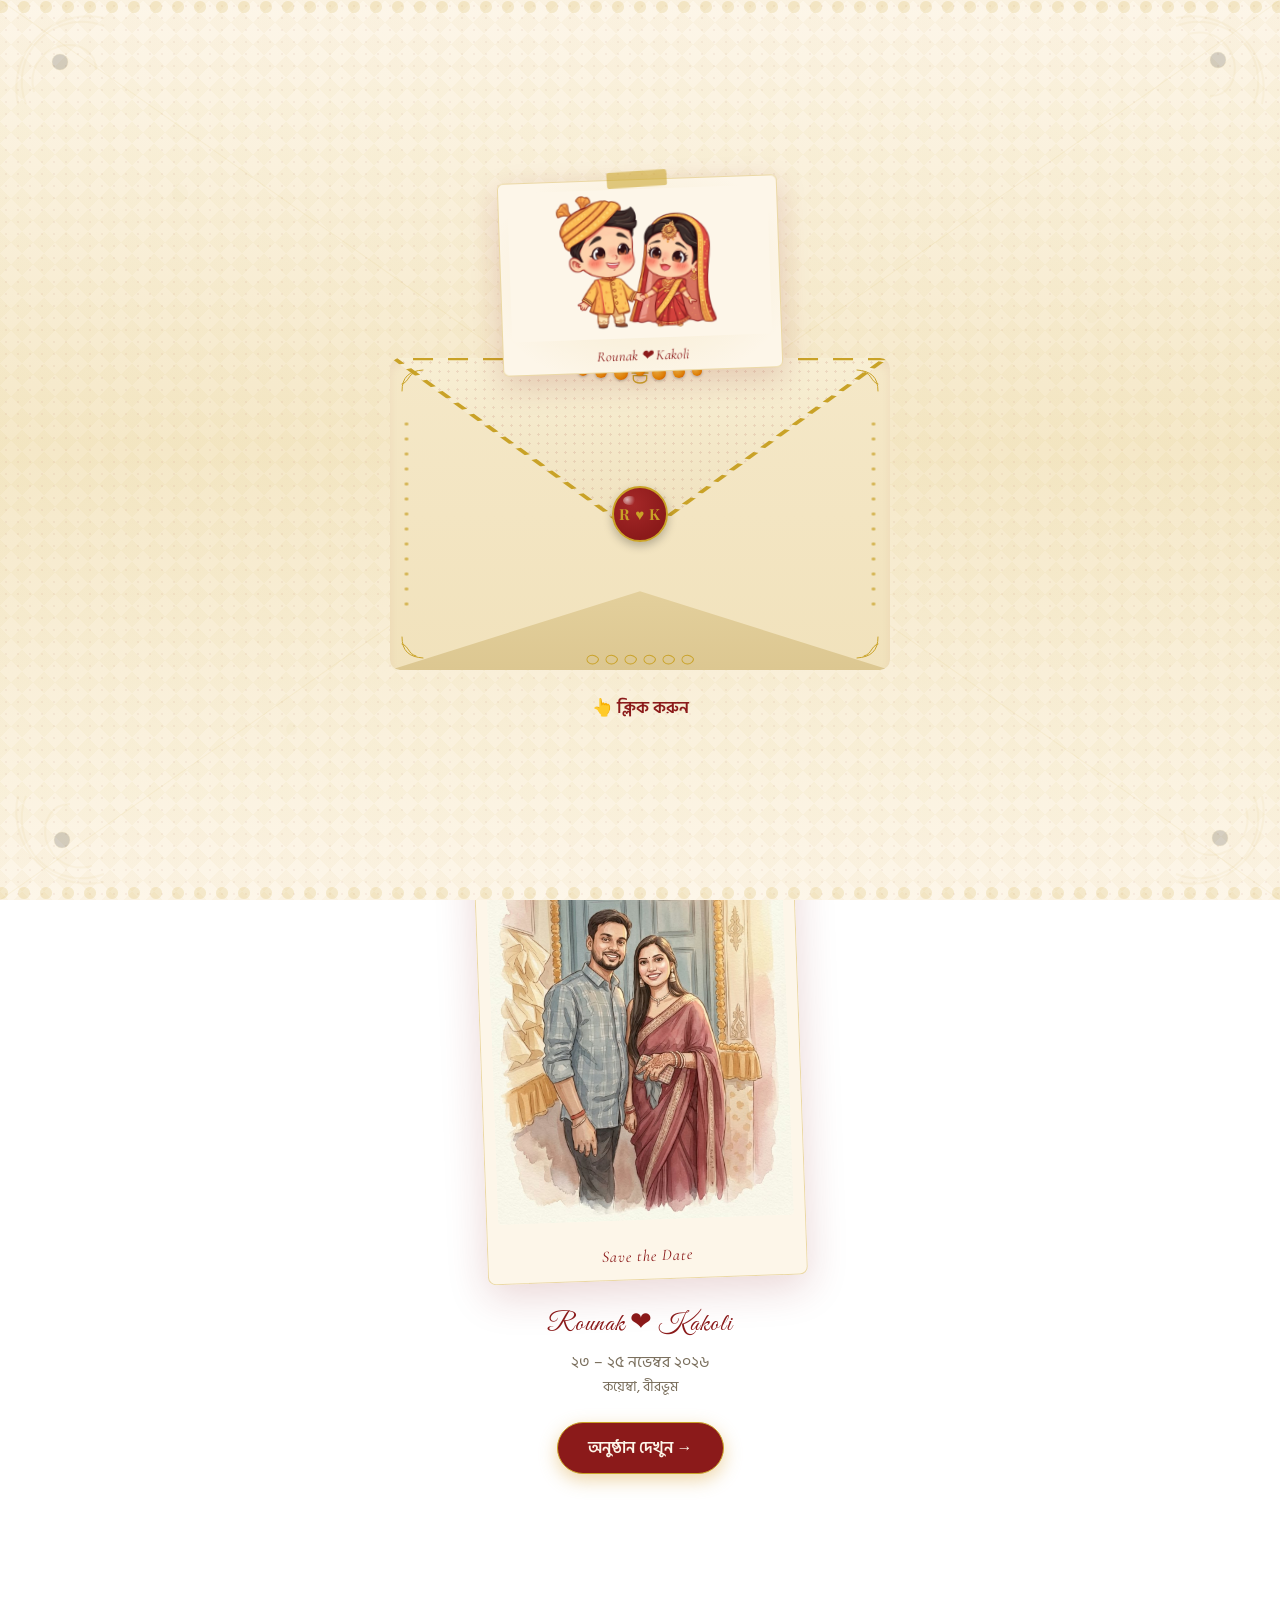
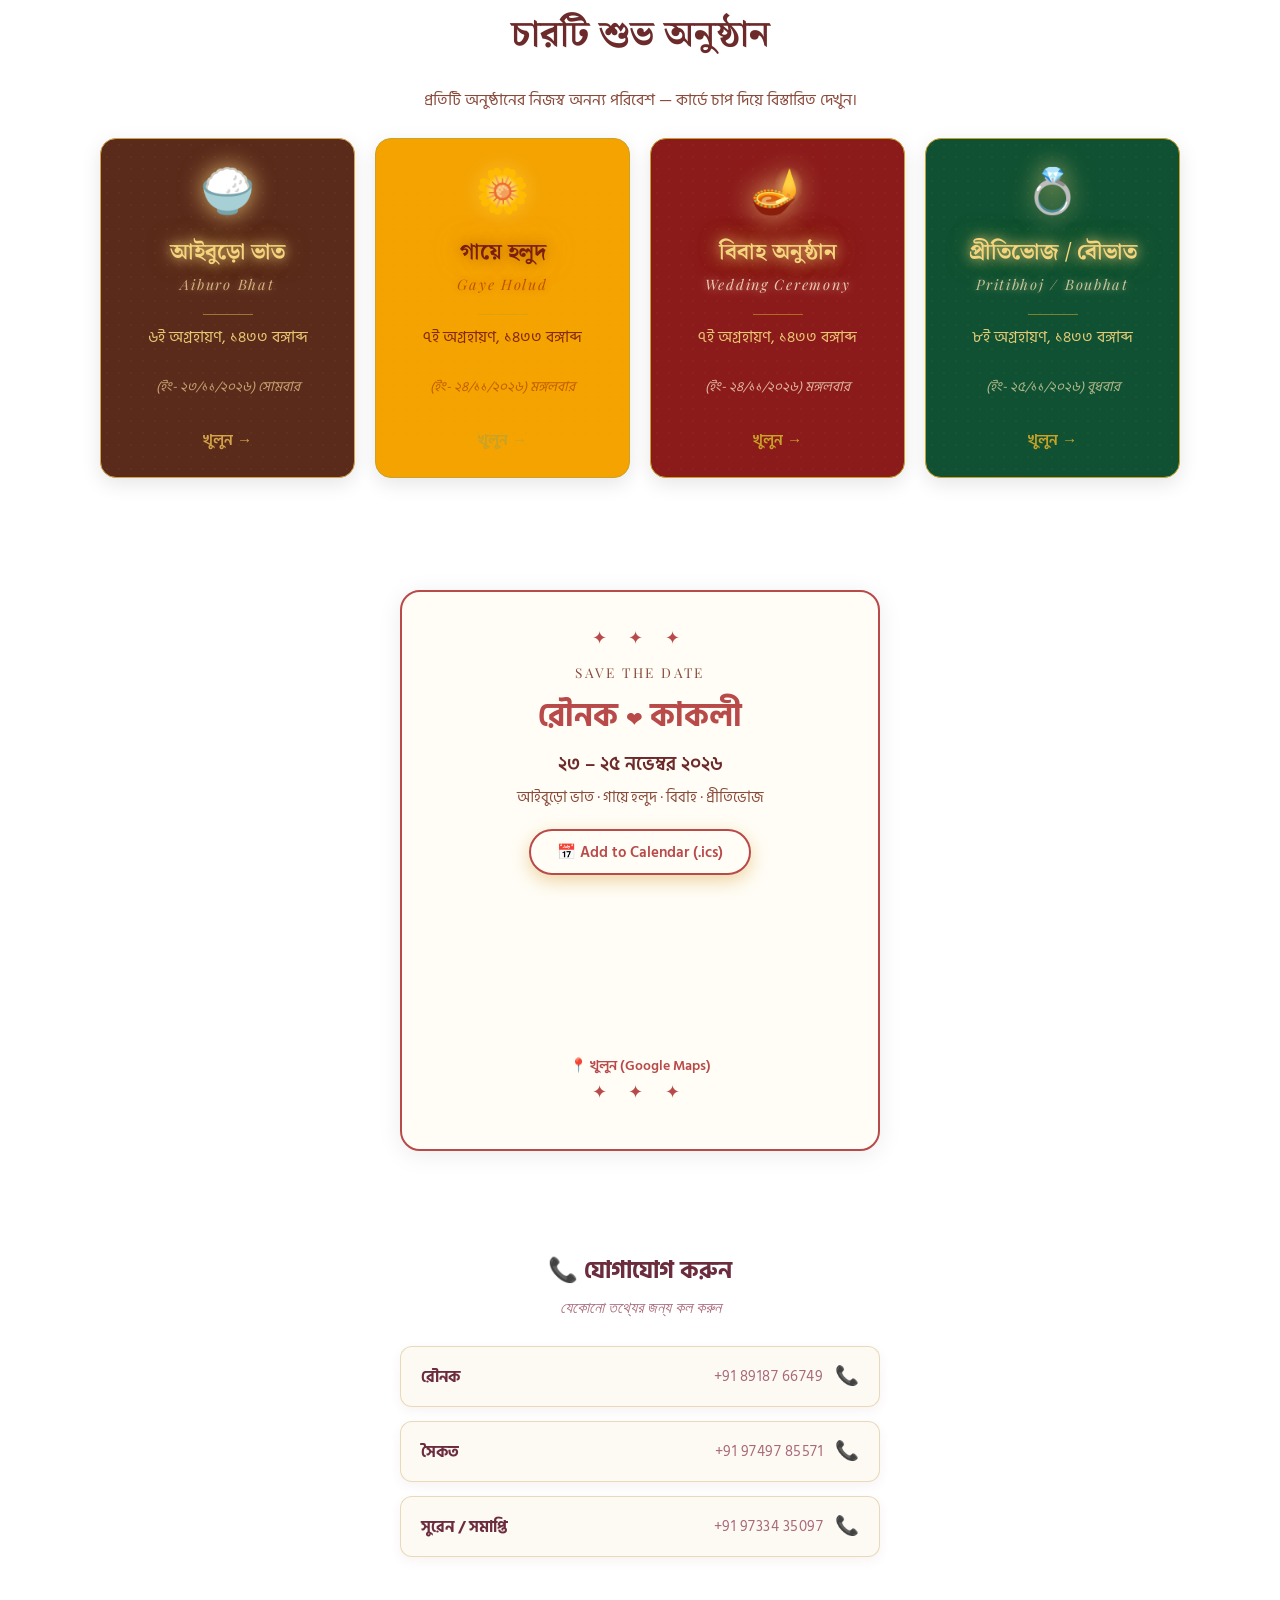
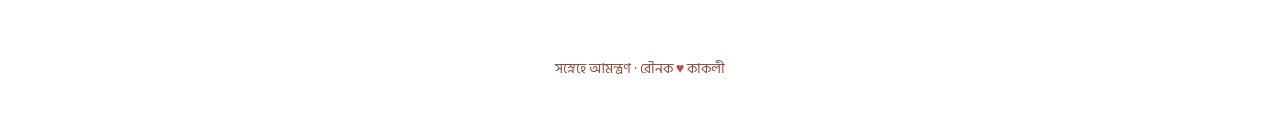
==== commit 7a946836: "wedding vibe upgrades: smooth view transitions, svg music icon, envelope layout fixes, marigold burs" ====
--- a/index.html
+++ b/index.html
@@ -7,8 +7,8 @@
   <link rel="preconnect" href="https://fonts.googleapis.com">
   <link rel="preconnect" href="https://fonts.gstatic.com" crossorigin>
   <link href="https://fonts.googleapis.com/css2?family=Cormorant+Garamond:ital,wght@0,400;0,500;0,600;1,400;1,500;1,600&family=Great+Vibes&family=Hind+Siliguri:wght@300;400;500;600;700&family=Noto+Serif+Bengali:wght@400;600;700;900&family=Noto+Serif+Devanagari:wght@400;600;700&family=Noto+Sans+Devanagari:wght@400;700&family=Playfair+Display:wght@500;700&display=swap" rel="stylesheet">
-  <link rel="stylesheet" href="style.css">
-  <link rel="stylesheet" href="themes.css">
+  <link rel="stylesheet" href="style.css?v=3">
+  <link rel="stylesheet" href="themes.css?v=2">
   <link rel="preload" as="audio" type="audio/mpeg" href="images/shehnai.mp3">
   <link rel="preload" as="video" type="video/mp4" href="images/couple-animation.mp4">
 
@@ -36,8 +36,20 @@
          playsinline
          webkit-playsinline></audio>
 
-  <!-- ── music toggle (always visible, top-right) ── -->
-  <button class="music-toggle js-music" aria-label="মিউজিক">🔊</button>
+  <!-- ── music toggle (always visible, top-right) ──
+       Inline SVG speaker (no external file): crisp on mobile, works
+       offline. JS swaps .is-playing to show waves vs muted cross. -->
+  <button class="music-toggle js-music" aria-label="মিউজিক চালু করুন" aria-pressed="false">
+    <svg class="mus-ic mus-on" viewBox="0 0 24 24" aria-hidden="true" focusable="false">
+      <path class="spk" d="M4 9.4v5.2c0 .5.4.9.9.9h3L12.5 19c.4.3 1 .1 1-.4V5.4c0-.5-.6-.7-1-.4L7.9 8.5h-3c-.5 0-.9.4-.9.9z"/>
+      <path class="wave w1" d="M15 9.4a3.6 3.6 0 0 1 0 5.2"/>
+      <path class="wave w2" d="M17.3 7.2a6.8 6.8 0 0 1 0 9.6"/>
+    </svg>
+    <svg class="mus-ic mus-off" viewBox="0 0 24 24" aria-hidden="true" focusable="false">
+      <path class="spk spk-dim" d="M4 9.4v5.2c0 .5.4.9.9.9h3L12.5 19c.4.3 1 .1 1-.4V5.4c0-.5-.6-.7-1-.4L7.9 8.5h-3c-.5 0-.9.4-.9.9z"/>
+      <path class="mute-x" d="M15.5 9.8l4.7 4.7m0-4.7l-4.7 4.7"/>
+    </svg>
+  </button>
 
   <!-- ═══════════════════════ VIEW: LANDING ═══════════════════════ -->
   <section id="home" class="view active" data-theme="home">
@@ -778,7 +790,7 @@
     <button class="lb-nav lb-next" aria-label="পরে">›</button>
   </div>
 
-  <script src="config.js"></script>
-  <script src="script.js"></script>
+  <script src="config.js?v=2"></script>
+  <script src="script.js?v=3"></script>
 </body>
 </html>
--- a/style.css
+++ b/style.css
@@ -6,7 +6,7 @@
 
 /* ---------- Reset & base ---------- */
 * { margin: 0; padding: 0; box-sizing: border-box; }
-html { scroll-behavior: smooth; }
+html { scroll-behavior: smooth; scroll-padding-top: 18px; }
 
 body {
   font-family: var(--font-bn);
@@ -29,11 +29,40 @@
 .view { display: none; }
 .view.active {
   display: block;
-  animation: viewIn .4s ease;
-}
+  /* NOTE: no fill mode here on purpose — a retained fill (both/forwards)
+     leaves an identity-matrix transform on the section, which becomes the
+     containing block for position:fixed descendants (.envelope-overlay,
+     .btn-back) and pushes them away from the viewport. The enter animation
+     runs once and then fully releases. */
+  animation: viewIn .55s cubic-bezier(.22,.9,.3,1);
+}
+/* exiting view — fades/slides out briefly before the next view enters
+   (script.js adds .leaving, waits ~170ms, then swaps .active) */
+.view.leaving {
+  display: block;
+  animation: viewOut .18s ease-in both;
+  pointer-events: none;
+}
+/* stagger the hero children + first sections of the entering view
+   so a view switch feels choreographed, not instant.
+   (backwards fill: hidden during stagger delay, fully released after —
+   see the .view.active note about fixed-position descendants.) */
+.view.active .hero > * { animation: fadeSlideIn .55s cubic-bezier(.22,.9,.3,1) backwards; }
+.view.active .hero > *:nth-child(2) { animation-delay: .05s; }
+.view.active .hero > *:nth-child(3) { animation-delay: .1s; }
+.view.active .hero > *:nth-child(4) { animation-delay: .15s; }
+.view.active .hero > *:nth-child(5) { animation-delay: .2s; }
+.view.active .hero > *:nth-child(6) { animation-delay: .25s; }
+.view.active .hero > *:nth-child(7) { animation-delay: .3s; }
+.view.active .hero > *:nth-child(n+8) { animation-delay: .35s; }
 @keyframes viewIn {
-  from { opacity: 0; transform: translateY(14px); }
-  to   { opacity: 1; transform: none; }
+  from { opacity: 0; transform: translateY(26px) scale(.985); }
+  60%  { opacity: 1; transform: translateY(-4px) scale(1.002); }
+  to  { opacity: 1; transform: none; }
+}
+@keyframes viewOut {
+  from { opacity: 1; transform: none; }
+  to   { opacity: 0; transform: translateY(12px) scale(.99); }
 }
 
 img { max-width: 100%; display: block; }
@@ -101,7 +130,31 @@
   transition: transform .25s ease, box-shadow .25s ease;
 }
 .btn:hover { transform: translateY(-3px); box-shadow: 0 12px 26px var(--glow); }
-.btn:active { transform: translateY(0) scale(.98); }
+.btn:active { transform: translateY(0) scale(.96); }
+/* shine sweep across every button on hover */
+.btn::after {
+  content: "";
+  position: absolute;
+  top: 0; bottom: 0;
+  left: -70%;
+  width: 46%;
+  background: linear-gradient(105deg, transparent, rgba(255,255,255,.5), transparent);
+  transform: skewX(-20deg);
+  transition: left .55s ease;
+  pointer-events: none;
+}
+.btn:hover::after { left: 130%; }
+/* JS tap feedback — quick pop even on touch (no hover) */
+.btn.is-pressed, .event-card.is-pressed, .btn-back.is-pressed,
+.contact-item.is-pressed, .music-toggle.is-pressed {
+  animation: btnPop .35s cubic-bezier(.22,.9,.3,1);
+}
+@keyframes btnPop {
+  0%   { transform: scale(1); }
+  35%  { transform: scale(.93); }
+  65%  { transform: scale(1.04); }
+  100% { transform: scale(1); }
+}
 
 .btn-soft {
   background: transparent;
@@ -453,16 +506,25 @@
   color: #fdf6e9;
   border: 1px solid #c9a227;
   border-radius: 30px;
-  transition: background .3s, color .3s;
+  transition: background .3s, color .3s, transform .25s ease, box-shadow .3s ease;
+  animation: ctaGlow 2.6s ease-in-out infinite;
 }
 .home-hero .hero-cta:hover {
   background: #c9a227;
   color: #8b1a1a;
-}
-
-/* ── entrance fade-slide, staggered ── */
+  transform: translateY(-3px) scale(1.03);
+}
+.home-hero .hero-cta:active { transform: scale(.95); }
+/* breathing gold glow so the main CTA invites the tap */
+@keyframes ctaGlow {
+  0%, 100% { box-shadow: 0 6px 18px rgba(139,26,26,.35), 0 0 0 0 rgba(201,162,39,.45); }
+  50%      { box-shadow: 0 10px 28px rgba(139,26,26,.45), 0 0 0 10px rgba(201,162,39,0); }
+}
+
+/* ── entrance fade-slide, staggered (backwards: hidden pre-delay,
+    released after — never traps fixed descendants) ── */
 .home-hero > * {
-  animation: fadeSlideIn .7s ease-out both;
+  animation: fadeSlideIn .7s ease-out backwards;
 }
 .home-hero > *:nth-child(1) { animation-delay: 0s;   } /* divider#1 */
 .home-hero > *:nth-child(2) { animation-delay: .2s;  } /* ॥ */
@@ -483,13 +545,14 @@
 @media (max-width: 600px) {
   .home-hero {
     width: 92vw;
-    padding: 5rem 1rem 3rem;
-    min-height: 72vh;
+    padding: 2.5rem 1rem 2rem;
+    min-height: auto;
   }
   .home-hero .hero-names { font-size: 2rem; gap: .35rem; }
   .home-hero .hero-poem  { font-size: .95rem; }
   .home-hero .hero-invite { font-size: .95rem; }
   .home-hero .hero-cta   { padding: 12px 26px; }
+  #home #events { padding-top: 2rem; }
 }
 
 /* ── EVENT CARDS — matching set, only colours differ ────────── */
@@ -540,6 +603,20 @@
   transform: translateY(-6px);
   box-shadow: 0 12px 30px rgba(0,0,0,.18);
 }
+.event-card:active { transform: translateY(-2px) scale(.97); }
+/* shine sweep on cards too */
+.event-card::after {
+  content: "";
+  position: absolute;
+  top: 0; bottom: 0;
+  left: -70%;
+  width: 46%;
+  background: linear-gradient(105deg, transparent, rgba(255,255,255,.35), transparent);
+  transform: skewX(-20deg);
+  transition: left .6s ease;
+  pointer-events: none;
+}
+.event-card:hover::after { left: 130%; }
 
 /* ── guaranteed theme fallbacks (script.js overrides these from
    config.js → cardThemes, which is the single source of truth) ── */
@@ -637,7 +714,10 @@
   font-size: 0.95rem;
   font-weight: 600;
   color: var(--ev-accent);
-}
+  display: inline-block;
+  transition: transform .25s ease;
+}
+.event-card:hover .ec-go { transform: translateX(6px); }
 
 /* ============================================================
    ENVELOPE OPENING (index.html — cute Bengali traditional)
@@ -664,8 +744,14 @@
   display: flex;
   flex-direction: column;
   align-items: center;
+  /* safe center: centered when the stack fits, top-aligned + scrollable
+     when the screen is short — envelope can never sink out of reach */
   justify-content: center;
+  justify-content: safe center;
   gap: 6px;
+  padding: 24px 16px;
+  overflow-y: auto;
+  overscroll-behavior: contain;
   background-color: var(--cream-bg);
   /* Bengali page background — warm gradient + faint diagonal lines +
      subtle "tant" woven diamond weave + fine dots (alpona-inspired) */
@@ -780,10 +866,21 @@
 .video-polaroid.jump {
   animation: jump 0.8s ease-out;
 }
+/* open state: the invitation card rises right where the photo sits, so the
+   polaroid gracefully lifts up and settles smaller — card and photo never
+   collide. Starts as the card begins to rise (.7s), ends with it (1.5s).
+   (Higher specificity than .jump, so it takes over mid-hop seamlessly.) */
+.envelope-overlay:has(.envelope.open) .video-polaroid {
+  animation: polaroidLift .8s cubic-bezier(.22,.9,.3,1) .7s forwards;
+}
+@keyframes polaroidLift {
+  from { transform: translateY(-8px) rotate(-1deg) scale(1); }
+  to   { transform: translateY(-78px) rotate(0deg) scale(.9); }
+}
 
 .couple-video {
   display: block;
-  width: clamp(120px, 18vw, 200px);
+  width: clamp(150px, 22vw, 260px);
   height: auto;
   border-radius: 3px;
   background: #fdf6e9;                        /* fallback bg */
@@ -805,7 +902,7 @@
 /* PNG fallback — revealed by script.js only if the video errors */
 .couple-fallback {
   display: none;
-  width: clamp(120px, 18vw, 200px);
+  width: clamp(150px, 22vw, 260px);
   height: auto;
   object-fit: contain;
   border-radius: 3px;
@@ -1186,6 +1283,9 @@
 }
 .mg:nth-child(2n)   { animation-delay: .5s; width: 12px; height: 12px; }
 .mg:nth-child(3n+1) { animation-delay: 1s;  width: 10px; height: 10px; }
+/* open state: the rising card (z-index 6) must pass IN FRONT of the
+   garland — otherwise the dots paint over the card text */
+.envelope.open .marigold-row { z-index: 1; }
 
 /* ── decor: vertical gold dots down the left & right edges ── */
 .env-side {
@@ -1268,10 +1368,17 @@
     flex-direction: column;
     align-items: center;
     justify-content: center;
+    justify-content: safe center;
     gap: 20px;                     /* clear gap between cartoon and envelope */
     padding: 20px 12px;
     min-height: 100vh;
     min-height: 100dvh;
+    overflow-y: auto;
+  }
+  /* mobile has no photo tuck (real 20px gap) but a taller relative rise,
+     so the open-state lift is a touch larger to fully clear the card */
+  .envelope-overlay:has(.envelope.open) .video-polaroid {
+    animation-name: polaroidLiftMobile;
   }
   .video-polaroid,
   .cartoon-wrap {                  /* (dormant PNG path shares the fix) */
@@ -1285,7 +1392,7 @@
   .video-polaroid .couple-video,
   .video-polaroid .couple-fallback,
   .video-polaroid .couple-cartoon {
-    width: 110px;                  /* smaller on mobile */
+    width: 140px;                  /* bigger on mobile to match the vibe */
     height: auto;
     display: block;
   }
@@ -1300,6 +1407,10 @@
      behind the cartoon (card z-10 > polaroid z-2) */
   .envelope.open .env-letter { z-index: 10; }
 }
+@keyframes polaroidLiftMobile {
+  from { transform: translateY(-6px) scale(1); }
+  to   { transform: translateY(-96px) scale(.9); }
+}
 /* ── small phones (≤480px): additionally straighten the frame (no tilt)
    via a rotation-free float loop — a static transform would lose to the
    running animation, so the animation itself is swapped. (Note: the
@@ -1307,10 +1418,72 @@
 @media (max-width: 480px) {
   .video-polaroid { animation: polaroidFloatStraight 3s ease-in-out infinite; }
 }
+/* ── short screens (landscape phones, small laptops): shrink the stack
+    so the envelope stays in view instead of sinking below the fold ── */
+@media (max-height: 640px) {
+  .envelope-overlay { gap: 8px; padding: 12px 12px 20px; }
+  .video-polaroid { padding: 6px 6px 22px 6px; }
+  .video-polaroid .couple-video,
+  .video-polaroid .couple-fallback,
+  .video-polaroid .couple-cartoon { width: 84px; }
+  .polaroid-label { font-size: .65rem; bottom: 4px; }
+  .envelope { width: min(300px, 70vw); }
+  .env-hint { margin-top: 8px; font-size: .85rem; }
+  .bg-corner { width: 72px; height: 72px; }
+}
 /* ── desktop (≥768px): the nice -20px overlap lives ONLY here ─────── */
 @media (min-width: 768px) {
   .video-polaroid,
   .cartoon-wrap { margin-bottom: -20px; }
+}
+
+/* ============================================================
+   BENGALI-WEDDING CELEBRATION ANIMATIONS
+   (marigold burst on open, seal rings, alpana glow, twinkling
+   dividers — all local CSS/JS so they work offline + on mobile)
+   ============================================================ */
+/* marigold + diya burst — script.js spawns .burst-petal spans in the
+   overlay on envelope click; each flies out and fades (removed after) */
+.burst-petal {
+  position: absolute;
+  z-index: 20;
+  pointer-events: none;
+  animation: petalBurst 2.4s cubic-bezier(.2,.7,.3,1) forwards;
+  will-change: transform, opacity;
+}
+@keyframes petalBurst {
+  0%   { transform: translate(-50%,-50%) scale(.4) rotate(0deg); opacity: 1; }
+  100% { transform: translate(var(--bx, 0px), var(--by, -160px)) scale(1.1) rotate(var(--br, 200deg)); opacity: 0; }
+}
+/* conch-blast celebration rings from the wax seal as it opens */
+.envelope.open .env-seal::after {
+  content: "";
+  position: absolute;
+  inset: -6px;
+  border-radius: 50%;
+  border: 2px solid var(--gold);
+  pointer-events: none;
+  animation: sealPing 1.1s ease-out .1s 2;
+}
+@keyframes sealPing {
+  from { transform: scale(.7); opacity: .9; }
+  to   { transform: scale(1.9); opacity: 0; }
+}
+/* alpana corner flourishes slowly breathe */
+.env-corner { animation: cornerGlow 3.2s ease-in-out infinite; }
+@keyframes cornerGlow {
+  0%, 100% { opacity: .65; }
+  50%      { opacity: 1; }
+}
+/* ✦ ✦ ✦ dividers on invitation cards twinkle like diyas */
+.ic-orn { animation: ornTwinkle 2.4s ease-in-out infinite; }
+@keyframes ornTwinkle {
+  0%, 100% { opacity: .75; }
+  50%      { opacity: 1; text-shadow: 0 0 12px rgba(201,162,39,.8); }
+}
+@media (prefers-reduced-motion: reduce) {
+  .burst-petal, .env-corner, .ic-orn { animation: none !important; }
+  .envelope.open .env-seal::after { display: none; }
 }
 
 /* ============================================================
@@ -1331,9 +1504,10 @@
   cursor: pointer;
   text-decoration: none;
   box-shadow: 0 6px 16px rgba(139, 26, 26, 0.18);
-  transition: transform .25s ease;
-}
-.btn-back:hover { transform: translateX(-4px); }
+  transition: transform .25s ease, box-shadow .25s ease, background .3s ease;
+}
+.btn-back:hover { transform: translateX(-4px); background: #fff; box-shadow: 0 10px 22px rgba(139,26,26,.22); }
+.btn-back:active { transform: translateX(-2px) scale(.95); }
 
 .music-toggle {
   position: fixed;
@@ -1344,14 +1518,45 @@
   border: 2px solid var(--border);
   background: var(--card-bg);
   color: var(--ink);
-  font-size: 1.35rem;
   cursor: pointer;
   box-shadow: 0 6px 16px var(--glow);
   display: grid; place-items: center;
-  transition: transform .25s ease;
-}
-.music-toggle:hover { transform: scale(1.08); }
-.music-toggle.playing { animation: spinSlow 4s linear infinite; }
+  overflow: hidden;
+  -webkit-tap-highlight-color: transparent;
+  transition: transform .25s ease, box-shadow .3s ease;
+}
+.music-toggle:hover { transform: scale(1.08) rotate(6deg); }
+.music-toggle:active { transform: scale(.92); }
+
+/* ── inline SVG speaker: waves while playing, muted-cross otherwise ── */
+.music-toggle .mus-ic { width: 26px; height: 26px; display: block; pointer-events: none; }
+.music-toggle .mus-on { display: none; }
+.music-toggle .mus-off { display: block; }
+.music-toggle.is-playing .mus-on { display: block; }
+.music-toggle.is-playing .mus-off { display: none; }
+.music-toggle .spk { fill: currentColor; }
+.music-toggle .spk-dim { opacity: .5; }
+.music-toggle .wave {
+  fill: none;
+  stroke: #2f80ed;
+  stroke-width: 1.9;
+  stroke-linecap: round;
+  opacity: .9;
+  transform-box: fill-box;
+  transform-origin: center;
+  animation: wavePulse 1.6s ease-in-out infinite;
+}
+.music-toggle .w2 { animation-delay: .3s; }
+.music-toggle .mute-x {
+  fill: none;
+  stroke: #c0392b;
+  stroke-width: 1.9;
+  stroke-linecap: round;
+}
+@keyframes wavePulse {
+  0%, 100% { opacity: .45; transform: scale(.9); }
+  50%      { opacity: 1;   transform: scale(1.1); }
+}
 
 /* buffering spinner on the music button (shown while audio loads) */
 .music-toggle.loading::after {
@@ -1880,6 +2085,31 @@
   box-shadow: 0 8px 20px rgba(139, 26, 26, 0.15);
   border-color: #c9a961;
 }
+.contact-item:active { transform: translateY(0) scale(.97); }
+.contact-item .contact-icon { display: inline-block; transition: transform .25s ease; }
+.contact-item:hover .contact-icon { transform: scale(1.2) rotate(-10deg); }
+
+/* scroll-landing highlight — script.js adds this to #events / #details-*
+   after a smooth scroll so the arrival is visible, not abrupt */
+.scroll-flash {
+  animation: scrollFlash 1.4s ease-out;
+  border-radius: 14px;
+}
+@keyframes scrollFlash {
+  0%   { box-shadow: 0 0 0 0 rgba(201,162,39,.65); background: rgba(201,162,39,.14); }
+  100% { box-shadow: 0 0 0 18px rgba(201,162,39,0); background: transparent; }
+}
+
+/* users who prefer reduced motion — keep everything instant & still */
+@media (prefers-reduced-motion: reduce) {
+  .view.active, .view.leaving, .view.active .hero > *,
+  .btn.is-pressed, .event-card.is-pressed, .btn-back.is-pressed,
+  .contact-item.is-pressed, .music-toggle.is-pressed,
+  .home-hero .hero-cta, .scroll-flash,
+  .music-toggle .wave,
+  .envelope-overlay:has(.envelope.open) .video-polaroid { animation: none !important; }
+  html { scroll-behavior: auto; }
+}
 
 .contact-name {
   font-weight: 700;
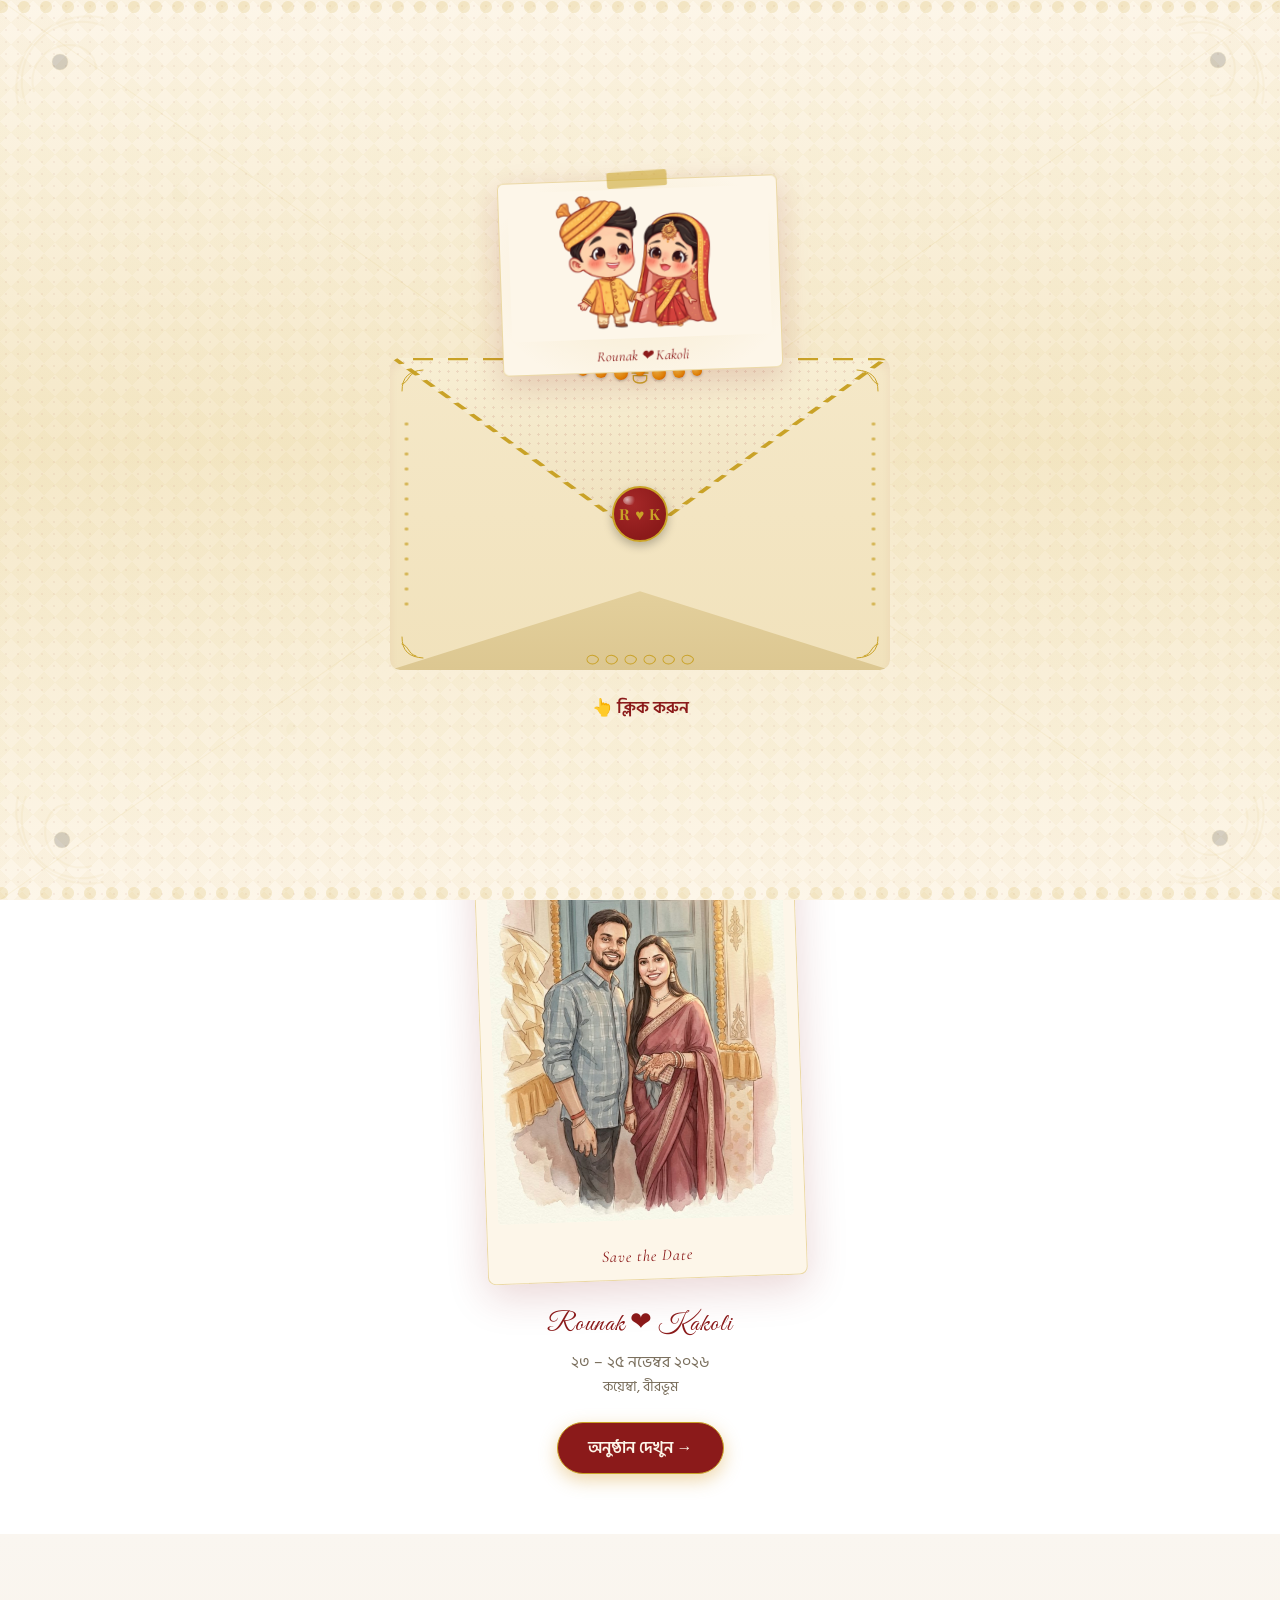
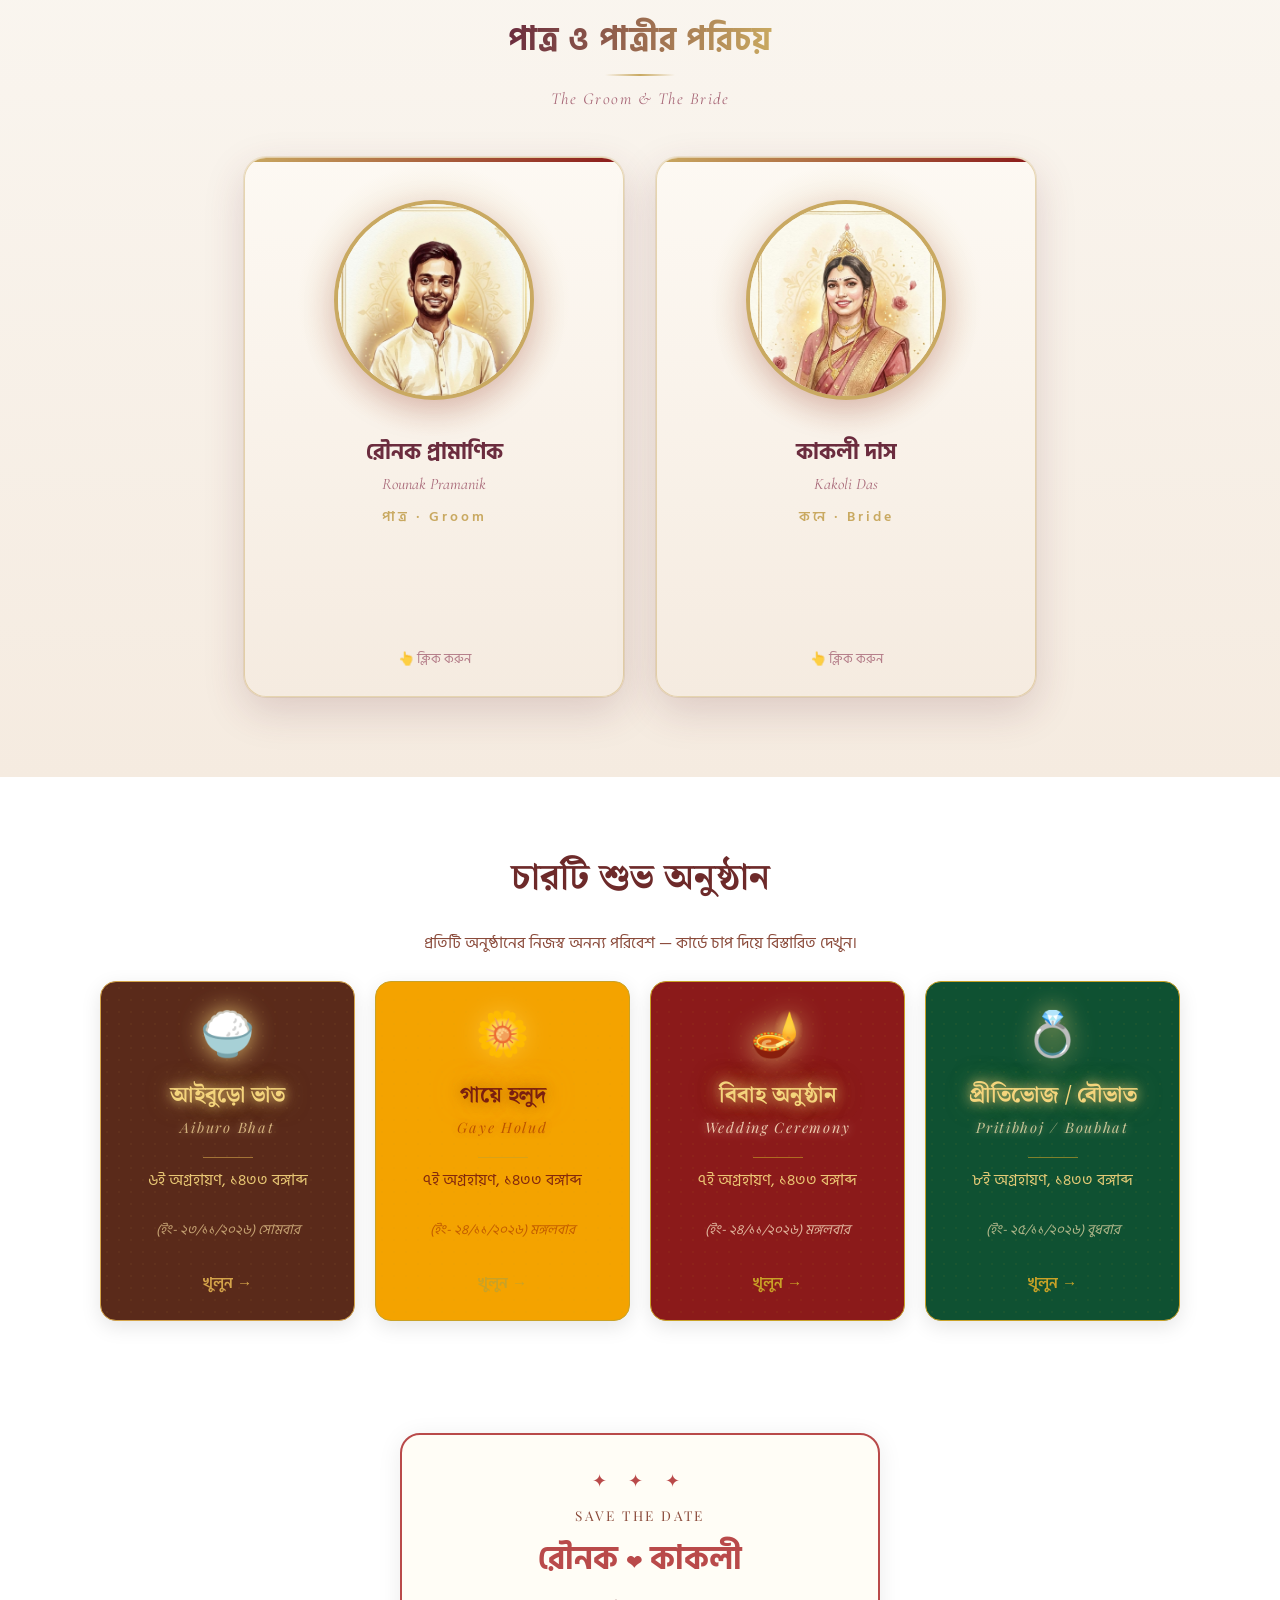
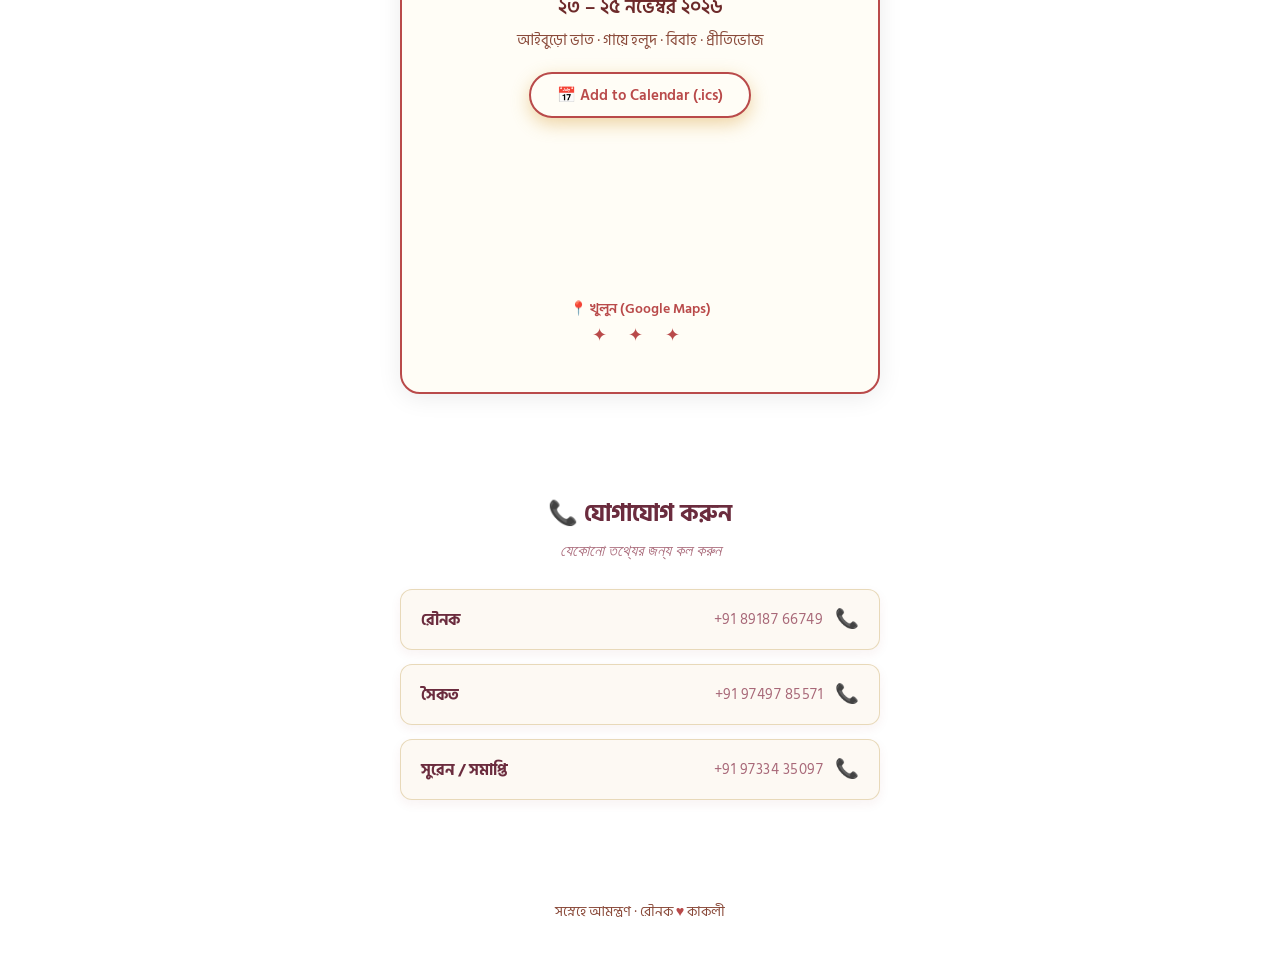
==== commit e19c6357: "meet the couple flip cards on landing (no age) + flip layout and photo quality fixes" ====
--- a/index.html
+++ b/index.html
@@ -7,7 +7,7 @@
   <link rel="preconnect" href="https://fonts.googleapis.com">
   <link rel="preconnect" href="https://fonts.gstatic.com" crossorigin>
   <link href="https://fonts.googleapis.com/css2?family=Cormorant+Garamond:ital,wght@0,400;0,500;0,600;1,400;1,500;1,600&family=Great+Vibes&family=Hind+Siliguri:wght@300;400;500;600;700&family=Noto+Serif+Bengali:wght@400;600;700;900&family=Noto+Serif+Devanagari:wght@400;600;700&family=Noto+Sans+Devanagari:wght@400;700&family=Playfair+Display:wght@500;700&display=swap" rel="stylesheet">
-  <link rel="stylesheet" href="style.css?v=3">
+  <link rel="stylesheet" href="style.css?v=5">
   <link rel="stylesheet" href="themes.css?v=2">
   <link rel="preload" as="audio" type="audio/mpeg" href="images/shehnai.mp3">
   <link rel="preload" as="video" type="video/mp4" href="images/couple-animation.mp4">
@@ -188,6 +188,59 @@
       <a class="btn sd-cta" href="#events">অনুষ্ঠান দেখুন →</a>
     </section>
 
+    <section class="meet-couple" id="meet-couple">
+      <h2 class="section-title-bn">পাত্র ও পাত্রীর পরিচয়</h2>
+      <p class="section-subtitle">The Groom &amp; The Bride</p>
+      
+      <div class="couple-cards-grid">
+      
+        <div class="profile-card" data-profile="groom">
+          <div class="profile-card-inner">
+            <div class="profile-front">
+              <div class="photo-anim-wrap">
+                <div class="photo-glow"></div>
+                <img src="images/rounak-1.jpg" alt="Rounak Pramanik" class="front-photo">
+                <span class="float-heart h1">❤️</span>
+                <span class="float-heart h2">💕</span>
+                <span class="float-heart h3">❤️</span>
+                <span class="sparkle s1">✨</span>
+                <span class="sparkle s2">✨</span>
+                <span class="sparkle s3">✨</span>
+              </div>
+              <div class="front-name-bn">রৌনক প্রামাণিক</div>
+              <div class="front-name-en">Rounak Pramanik</div>
+              <div class="front-role">পাত্র · Groom</div>
+              <div class="flip-hint">👆 ক্লিক করুন</div>
+            </div>
+            <div class="profile-back"></div>
+          </div>
+        </div>
+        
+        <div class="profile-card" data-profile="bride">
+          <div class="profile-card-inner">
+            <div class="profile-front">
+              <div class="photo-anim-wrap">
+                <div class="photo-glow"></div>
+                <img src="images/kakoli-1.jpg" alt="Kakoli Das" class="front-photo">
+                <span class="float-heart h1">❤️</span>
+                <span class="float-heart h2">💕</span>
+                <span class="float-heart h3">❤️</span>
+                <span class="sparkle s1">✨</span>
+                <span class="sparkle s2">✨</span>
+                <span class="sparkle s3">✨</span>
+              </div>
+              <div class="front-name-bn">কাকলী দাস</div>
+              <div class="front-name-en">Kakoli Das</div>
+              <div class="front-role">কনে · Bride</div>
+              <div class="flip-hint">👆 ক্লিক করুন</div>
+            </div>
+            <div class="profile-back"></div>
+          </div>
+        </div>
+        
+      </div>
+    </section>
+
     <!-- the 4 event cards → switch views by hash -->
     <main>
       <section class="section" id="events">
--- a/style.css
+++ b/style.css
@@ -2143,4 +2143,488 @@
   .contact-number {
     font-size: 0.85rem;
   }
+}
+
+/* ===== MEET THE COUPLE SECTION ===== */
+
+.meet-couple {
+  padding: 80px 20px;
+  text-align: center;
+  background: linear-gradient(180deg, #faf6f0 0%, #f5ebe0 100%);
+  position: relative;
+  overflow: hidden;
+}
+
+.section-title-bn {
+  font-family: 'Hind Siliguri', sans-serif;
+  font-size: clamp(1.5rem, 4.2vw, 2rem);
+  font-weight: 700;
+  letter-spacing: 1px;
+  margin-bottom: 6px;
+  position: relative;
+  display: inline-block;
+  background: linear-gradient(90deg, #6b2c3e 0%, #c9a961 50%, #6b2c3e 100%);
+  background-size: 200% auto;
+  -webkit-background-clip: text;
+  background-clip: text;
+  -webkit-text-fill-color: transparent;
+  animation: textShimmer 5s linear infinite;
+}
+
+.section-title-bn::after {
+  content: '';
+  position: absolute;
+  bottom: -10px;
+  left: 50%;
+  transform: translateX(-50%);
+  width: 70px;
+  height: 2px;
+  background: linear-gradient(90deg, transparent, #c9a961, transparent);
+}
+
+@keyframes textShimmer {
+  0%   { background-position: 0% center; }
+  100% { background-position: 200% center; }
+}
+
+.section-subtitle {
+  font-family: 'Cormorant Garamond', serif;
+  font-style: italic;
+  color: #a86878;
+  font-size: 1.05rem;
+  letter-spacing: 1.5px;
+  margin-top: 16px;
+  margin-bottom: 48px;
+}
+
+.couple-cards-grid {
+  display: flex;
+  gap: 32px;
+  flex-wrap: wrap;
+  justify-content: center;
+  align-items: flex-start;
+  max-width: 900px;
+  margin: 0 auto;
+}
+
+.profile-card {
+  perspective: 1800px;
+  width: clamp(280px, 44vw, 380px);
+  height: 540px;
+  cursor: pointer;
+  position: relative;
+  animation: cardEntrance 0.9s ease-out both;
+}
+
+.profile-card:nth-child(1) { animation-delay: 0.1s; }
+.profile-card:nth-child(2) { animation-delay: 0.25s; }
+
+@keyframes cardEntrance {
+  from { opacity: 0; transform: translateY(40px) scale(0.95); }
+  to   { opacity: 1; transform: translateY(0) scale(1); }
+}
+
+.profile-card-inner {
+  position: relative;
+  width: 100%;
+  height: 100%;
+  transform-style: preserve-3d;
+  transition: transform 0.9s cubic-bezier(0.45, 0.05, 0.2, 1);
+}
+
+.profile-card.flipped .profile-card-inner {
+  transform: rotateY(180deg);
+}
+
+.profile-front,
+.profile-back {
+  position: absolute;
+  inset: 0;
+  backface-visibility: hidden;
+  -webkit-backface-visibility: hidden;
+  border-radius: 22px;
+  overflow: hidden;
+  box-shadow:
+    0 14px 40px rgba(107, 44, 62, 0.18),
+    0 0 0 1px rgba(201, 169, 97, 0.2);
+}
+
+.profile-front {
+  background: linear-gradient(180deg, #fdf9f3 0%, #f5ebe0 100%);
+  border: 1.5px solid rgba(201, 169, 97, 0.45);
+  display: flex;
+  flex-direction: column;
+  align-items: center;
+  padding: 32px 20px 26px;
+  position: relative;
+}
+
+.profile-front::before {
+  content: '';
+  position: absolute;
+  top: 0; left: 0; right: 0;
+  height: 4px;
+  background: linear-gradient(90deg, #c9a961, #8b1a1a, #c9a961);
+  background-size: 200% 100%;
+  animation: shimmerBorder 4s ease-in-out infinite;
+}
+
+@keyframes shimmerBorder {
+  0%, 100% { background-position: 0% 50%; }
+  50%      { background-position: 100% 50%; }
+}
+
+.photo-anim-wrap {
+  position: relative;
+  width: 220px;
+  height: 220px;
+  margin-bottom: 24px;
+  display: flex;
+  align-items: center;
+  justify-content: center;
+  animation: mcPhotoFloat 3s ease-in-out infinite;
+}
+
+@keyframes mcPhotoFloat {
+  0%, 100% { transform: translateY(0) rotate(-1.5deg); }
+  50%      { transform: translateY(-10px) rotate(1.5deg); }
+}
+
+.photo-glow {
+  position: absolute;
+  inset: -28px;
+  border-radius: 50%;
+  background: radial-gradient(circle, rgba(201, 169, 97, 0.45) 0%, rgba(201, 169, 97, 0.15) 40%, transparent 70%);
+  animation: mcGlowPulse 3s ease-in-out infinite;
+  pointer-events: none;
+  z-index: 0;
+}
+
+@keyframes mcGlowPulse {
+  0%, 100% { transform: scale(1); opacity: 0.6; }
+  50%      { transform: scale(1.18); opacity: 1; }
+}
+
+.front-photo {
+  position: relative;
+  width: 200px;
+  height: 200px;
+  border-radius: 50%;
+  object-fit: cover;
+  object-position: center top;
+  border: 4px solid #c9a961;
+  box-shadow:
+    0 10px 30px rgba(139, 26, 26, 0.25),
+    inset 0 0 20px rgba(201, 169, 97, 0.15);
+  background: #fdf6e9;
+  z-index: 2;
+  /* smooth high-quality downscale for photos — never crisp-edges/pixelated */
+  image-rendering: auto;
+  display: block;
+  transition: transform 0.5s ease, border-color 0.5s ease;
+}
+
+.float-heart {
+  position: absolute;
+  font-size: 1rem;
+  opacity: 0;
+  z-index: 3;
+  pointer-events: none;
+  animation: heartFloat 4s ease-in-out infinite;
+}
+
+.float-heart.h1 { top: 12%; left: -12px; animation-delay: 0s; }
+.float-heart.h2 { top: 55%; right: -12px; animation-delay: 1.3s; }
+.float-heart.h3 { bottom: 10%; left: 8%; animation-delay: 2.6s; }
+
+@keyframes heartFloat {
+  0%   { opacity: 0; transform: translateY(0) scale(0.6); }
+  20%  { opacity: 1; transform: translateY(-8px) scale(1); }
+  80%  { opacity: 1; transform: translateY(-38px) scale(1); }
+  100% { opacity: 0; transform: translateY(-55px) scale(0.8); }
+}
+
+.sparkle {
+  position: absolute;
+  font-size: 0.9rem;
+  opacity: 0;
+  z-index: 3;
+  pointer-events: none;
+  animation: sparklePop 2.8s ease-in-out infinite;
+}
+
+.sparkle.s1 { top: 5%; right: 6%; animation-delay: 0s; }
+.sparkle.s2 { bottom: 15%; left: 4%; animation-delay: 0.9s; }
+.sparkle.s3 { top: 50%; right: -4px; animation-delay: 1.8s; }
+
+@keyframes sparklePop {
+  0%, 100% { opacity: 0; transform: scale(0.4) rotate(0deg); }
+  50%      { opacity: 1; transform: scale(1.2) rotate(180deg); }
+}
+
+.front-name-bn {
+  font-family: 'Hind Siliguri', sans-serif;
+  color: #6b2c3e;
+  font-size: 1.4rem;
+  font-weight: 700;
+  margin-bottom: 4px;
+  text-align: center;
+}
+
+.front-name-en {
+  font-family: 'Cormorant Garamond', serif;
+  font-style: italic;
+  color: #a86878;
+  font-size: 1rem;
+  margin-bottom: 12px;
+  text-align: center;
+}
+
+.front-role {
+  font-family: 'Hind Siliguri', sans-serif;
+  color: #c9a961;
+  font-size: 0.85rem;
+  letter-spacing: 3px;
+  text-align: center;
+  font-weight: 600;
+  margin-bottom: auto;
+}
+
+.flip-hint {
+  margin-top: 18px;
+  font-family: 'Hind Siliguri', sans-serif;
+  font-size: 0.82rem;
+  color: #a86878;
+  opacity: 0.85;
+  animation: hintPulse 2s ease-in-out infinite;
+}
+
+@keyframes hintPulse {
+  0%, 100% { opacity: 0.5; transform: translateY(0); }
+  50%      { opacity: 1; transform: translateY(-3px); }
+}
+
+.profile-back {
+  background: linear-gradient(180deg, #fdf9f3 0%, #f5ebe0 100%);
+  border: 1.5px solid rgba(201, 169, 97, 0.45);
+  transform: rotateY(180deg);
+  overflow-y: auto;
+  padding: 26px 28px;
+  display: flex;
+  flex-direction: column;
+  text-align: left;
+  position: relative;
+}
+
+.profile-back::before {
+  content: '';
+  position: absolute;
+  top: 0; left: 0; right: 0;
+  height: 4px;
+  background: linear-gradient(90deg, #c9a961, #8b1a1a, #c9a961);
+  background-size: 200% 100%;
+  animation: shimmerBorder 4s ease-in-out infinite;
+}
+
+.profile-back::-webkit-scrollbar { width: 4px; }
+.profile-back::-webkit-scrollbar-thumb {
+  background: rgba(201, 169, 97, 0.4);
+  border-radius: 2px;
+}
+
+.back-photo-wrap {
+  display: flex;
+  justify-content: center;
+  margin-bottom: 16px;
+}
+
+.back-photo {
+  width: 110px;
+  height: 110px;
+  border-radius: 50%;
+  object-fit: cover;
+  object-position: center top;
+  border: 3px solid #c9a961;
+  box-shadow: 0 6px 18px rgba(139, 26, 26, 0.2);
+  /* smooth high-quality downscale for photos */
+  image-rendering: auto;
+  display: block;
+  animation: backPhotoPulse 3s ease-in-out infinite;
+}
+
+@keyframes backPhotoPulse {
+  0%, 100% { box-shadow: 0 6px 18px rgba(139, 26, 26, 0.2); }
+  50%      { box-shadow: 0 6px 28px rgba(201, 169, 97, 0.5); }
+}
+
+.back-name-bn {
+  font-family: 'Hind Siliguri', sans-serif;
+  color: #6b2c3e;
+  font-size: 1.15rem;
+  font-weight: 700;
+  margin-bottom: 2px;
+  text-align: center;
+}
+
+.back-name-en {
+  font-family: 'Cormorant Garamond', serif;
+  font-style: italic;
+  color: #a86878;
+  font-size: 0.85rem;
+  margin-bottom: 16px;
+  text-align: center;
+}
+
+.back-info {
+  display: flex;
+  flex-direction: column;
+  gap: 8px;
+  margin-bottom: 14px;
+}
+
+.info-row {
+  display: flex;
+  justify-content: space-between;
+  align-items: flex-start;
+  gap: 10px;
+  font-family: 'Hind Siliguri', sans-serif;
+  font-size: 0.82rem;
+  color: #6b2c3e;
+  padding: 5px 0;
+  border-bottom: 1px dashed rgba(201, 169, 97, 0.3);
+  animation: infoRowFade 0.6s ease-out both;
+}
+
+.info-row:nth-child(1) { animation-delay: 0.05s; }
+.info-row:nth-child(2) { animation-delay: 0.1s; }
+.info-row:nth-child(3) { animation-delay: 0.15s; }
+.info-row:nth-child(4) { animation-delay: 0.2s; }
+.info-row:nth-child(5) { animation-delay: 0.25s; }
+.info-row:nth-child(6) { animation-delay: 0.3s; }
+
+@keyframes infoRowFade {
+  from { opacity: 0; transform: translateX(-8px); }
+  to   { opacity: 1; transform: translateX(0); }
+}
+
+.info-label {
+  color: #a86878;
+  font-weight: 600;
+  flex-shrink: 0;
+  font-family: 'Hind Siliguri', sans-serif;
+  font-size: 0.82rem;
+  letter-spacing: 0.3px;
+}
+
+.info-value {
+  text-align: right;
+  line-height: 1.4;
+}
+
+.info-value em {
+  font-family: 'Cormorant Garamond', serif;
+  font-size: 0.75rem;
+  color: #a86878;
+  font-style: italic;
+}
+
+.profile-back-btn {
+  margin: 14px auto 0;
+  background: transparent;
+  color: #6b2c3e;
+  border: 1.5px solid #c9a961;
+  padding: 9px 22px;
+  border-radius: 30px;
+  font-family: 'Hind Siliguri', sans-serif;
+  font-size: 0.88rem;
+  cursor: pointer;
+  transition: all 0.3s ease;
+}
+
+.profile-back-btn:hover {
+  background: #c9a961;
+  color: #fdf9f3;
+  transform: translateY(-2px);
+  box-shadow: 0 6px 18px rgba(201, 169, 97, 0.4);
+}
+
+.profile-card:not(.flipped):hover .photo-anim-wrap {
+  animation: photoBounce 0.8s ease-out;
+}
+
+.profile-card:not(.flipped):hover .front-photo {
+  border-color: #8b1a1a;
+  transform: scale(1.05);
+}
+
+.profile-card:not(.flipped):hover .float-heart {
+  animation-duration: 2s;
+}
+
+.profile-card:not(.flipped):hover .sparkle {
+  animation-duration: 1.5s;
+}
+
+@keyframes photoBounce {
+  0%   { transform: translateY(0) scale(1) rotate(0); }
+  40%  { transform: translateY(-16px) scale(1.12) rotate(5deg); }
+  70%  { transform: translateY(-5px) scale(1.05) rotate(-3deg); }
+  100% { transform: translateY(0) scale(1) rotate(0); }
+}
+
+@media (max-width: 768px) {
+  .meet-couple { padding: 60px 16px; }
+  .couple-cards-grid { gap: 24px; }
+  .profile-card {
+    width: 88vw;
+    max-width: 350px;
+    height: 510px;
+  }
+  .photo-anim-wrap { width: 180px; height: 180px; }
+  .front-photo { width: 160px; height: 160px; }
+  .front-name-bn { font-size: 1.25rem; }
+  .back-photo { width: 90px; height: 90px; }
+}
+
+@media (prefers-reduced-motion: reduce) {
+  .photo-anim-wrap,
+  .photo-glow,
+  .float-heart,
+  .sparkle,
+  .flip-hint,
+  .back-photo,
+  .info-row,
+  .section-title-bn,
+  .profile-front::before,
+  .profile-back::before {
+    animation: none !important;
+  }
+}
+
+/* ===== MEET THE COUPLE FIX: 3D flip faces =====
+   Both faces must stay absolutely positioned (inset: 0) so the
+   .profile-card keeps its fixed height and the back never pushes
+   layout when the card flips. This restores the earlier
+   `position: absolute` that `.profile-back` had overridden. */
+.profile-card-inner {
+  transform-style: preserve-3d;
+  -webkit-transform-style: preserve-3d;
+}
+.profile-card.flipped .profile-card-inner {
+  transform: rotateY(180deg);
+  -webkit-transform: rotateY(180deg);
+}
+.profile-front,
+.profile-back {
+  position: absolute;
+  inset: 0;
+  height: 100%;
+  -webkit-backface-visibility: hidden;
+  backface-visibility: hidden;
+}
+.profile-back {
+  transform: rotateY(180deg);
+  -webkit-transform: rotateY(180deg);
+  overflow-y: auto;
+  overflow-x: hidden;
 }
